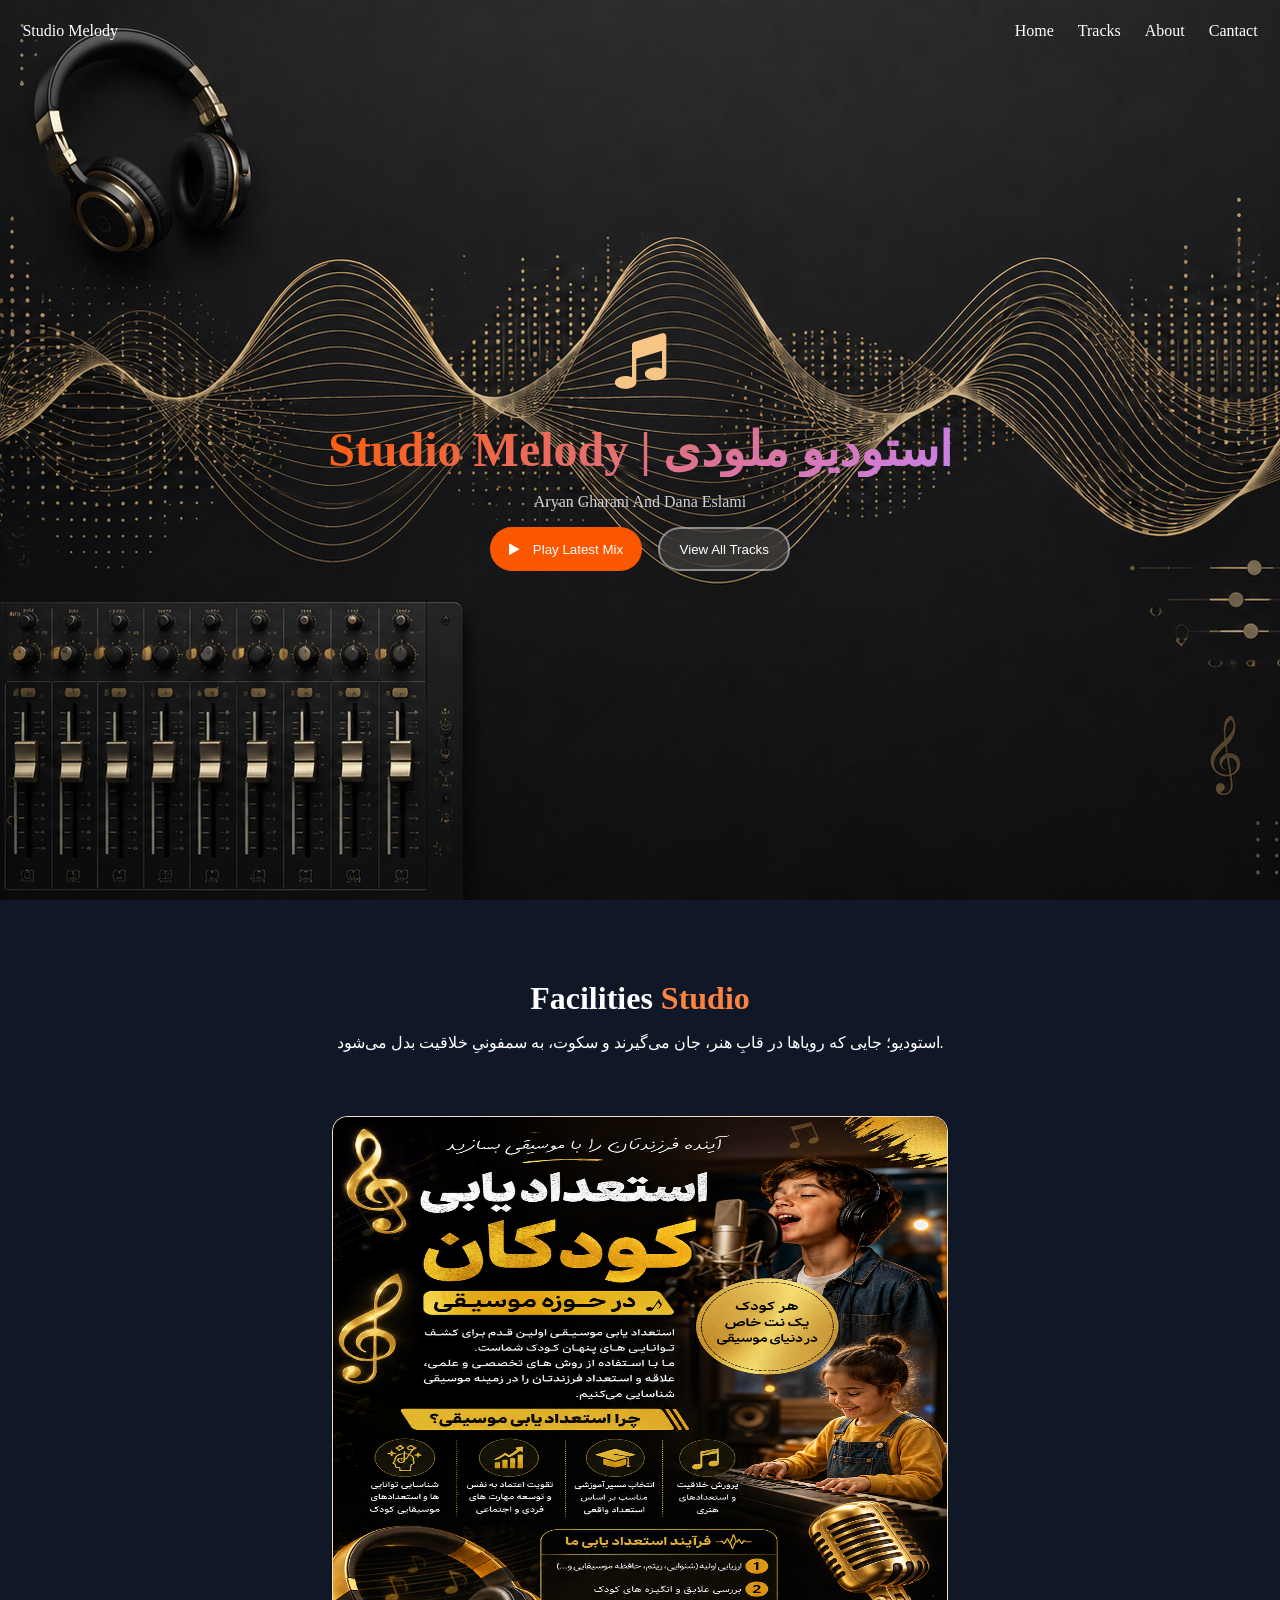
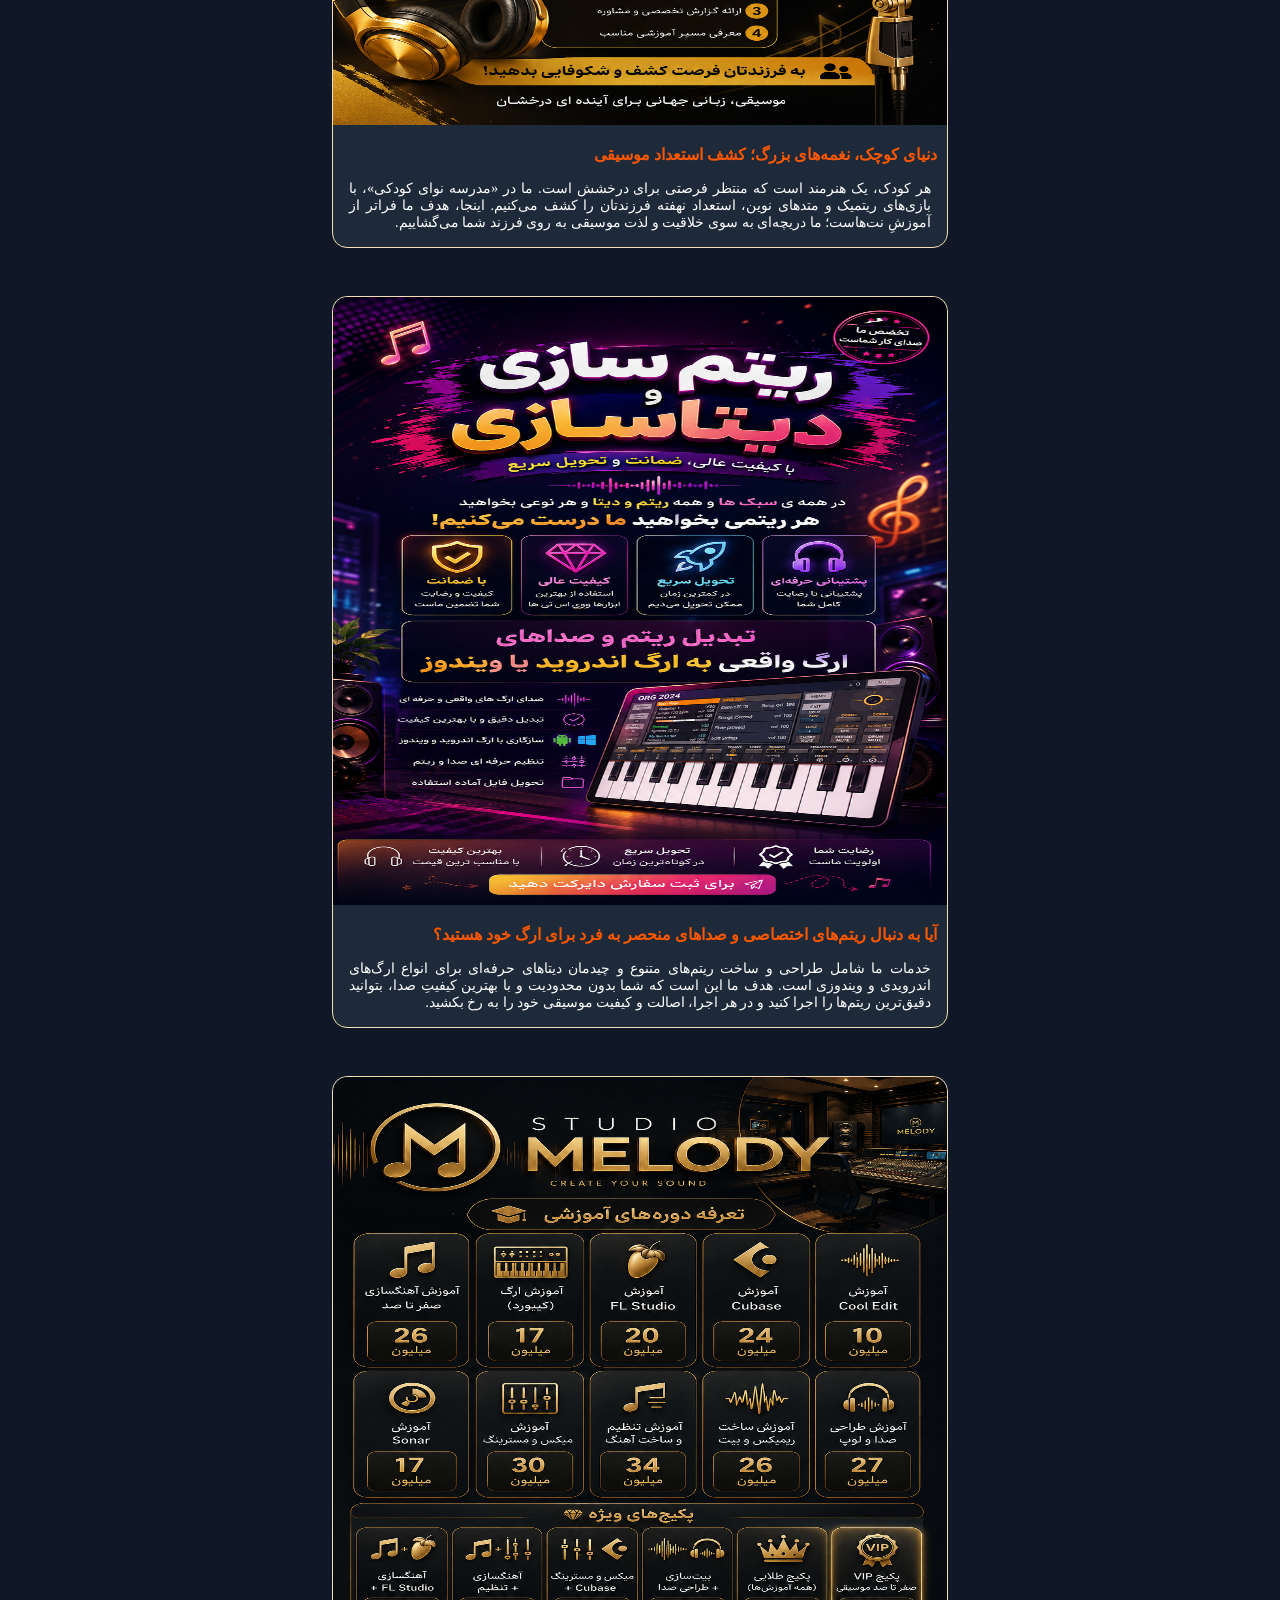
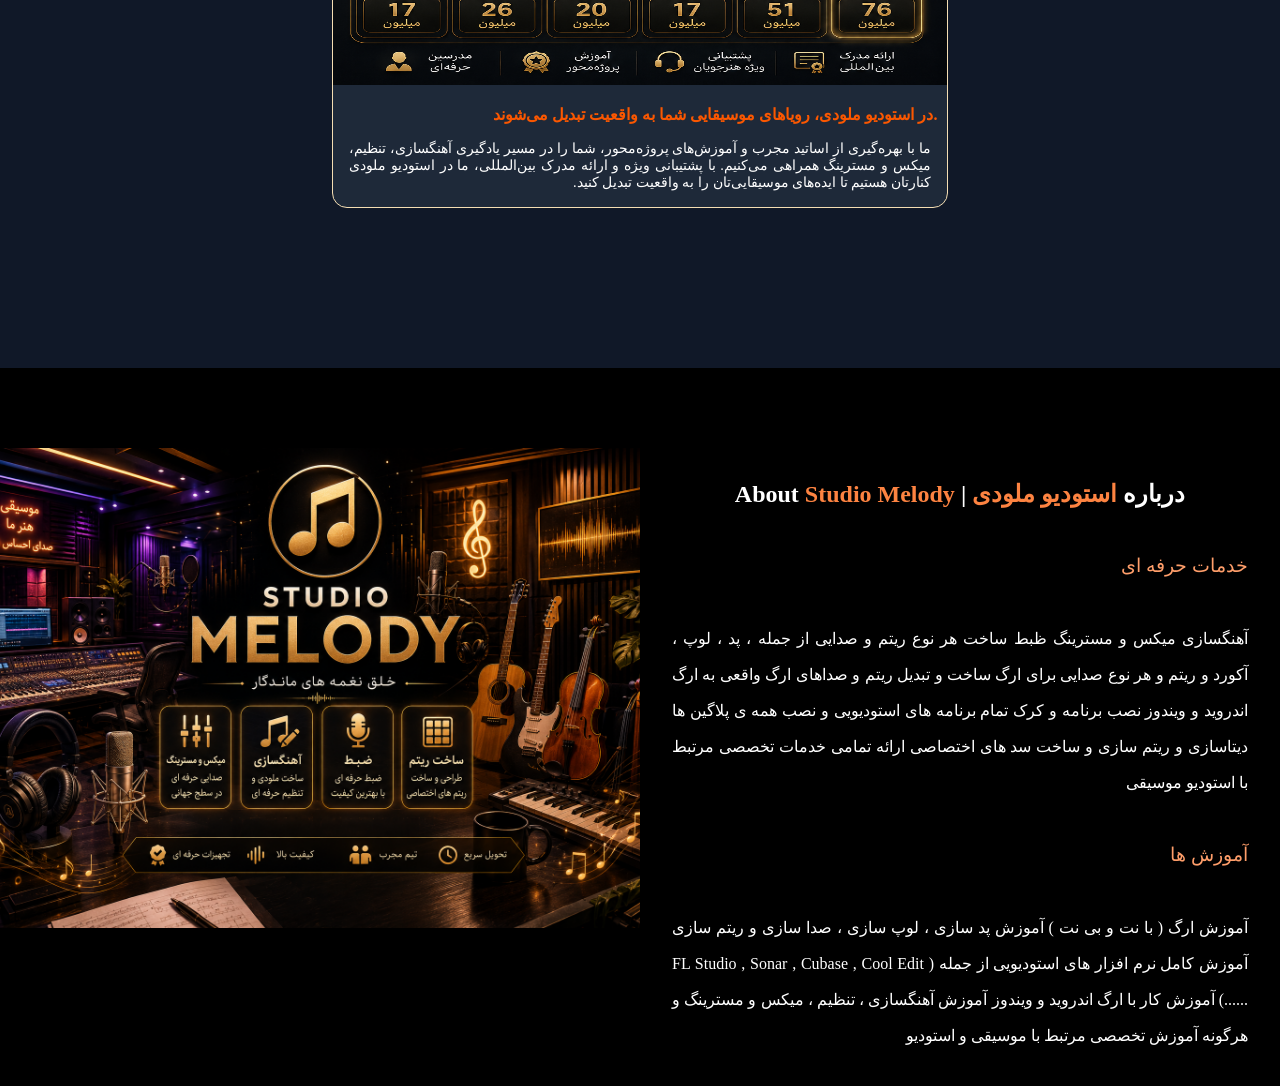
==== index.html @ a8874c2e "update data" ====
<!DOCTYPE html>
<html lang="en">
  <head>
    <meta charset="UTF-8" />
    <meta http-equiv="X-UA-Compatible" content="IE=edge" />
    <meta name="viewport" content="width=device-width, initial-scale=1.0" />
    <title>Studio Melody | استودیو ملودی</title>
    <link rel="stylesheet" href="styles-v2.css" />
    <link
      rel="stylesheet"
      href="https://cdnjs.cloudflare.com/ajax/libs/font-awesome/4.7.0/css/font-awesome.min.css"
    />
  </head>
  <body>
    <!-- Start Header -->
    <header class="header">
      <section class="right-section-header">
        <p class="studio-name">Studio Melody</p>
      </section>

      <section class="left-section-header">
        <ul class="nav-container">
          <li class="nav-list">Home</li>
          <li class="nav-list">Tracks</li>
          <li class="nav-list">About</li>
          <li class="nav-list">Cantact</li>
        </ul>
      </section>
    </header>

    <div class="first-div">
      <i class="title-icon fa fa-music"></i>
      <h1 class="title">Studio Melody | استودیو ملودی</h1>
      <p class="disc">Aryan Gharani And Dana Eslami</p>
      <div class="container-btn">
        <button class="play-last-btn">
          <i class="play-icon fa fa-play"></i> Play Latest Mix
        </button>
        <button class="view-track-btn">View All Tracks</button>
      </div>
    </div>

    <div class="sec-div">
      <h2>Facilities <span>Studio</span></h2>
      <p class="under-fa">
        استودیو؛ جایی که رویاها در قابِ هنر، جان می‌گیرند و سکوت، به سمفونیِ خلاقیت بدل می‌شود.
      </p>
      <div class="container-music-veiw">
        <section class="section-music">
          <img
            src="./images/image (3).png"
            alt="Music baner"
            class="baner-music"
          />

          <div class="under-baner">
            <h3 class="title-disc">دنیای کوچک، نغمه‌های بزرگ؛ کشف استعداد موسیقی</h3>

            <p class="par-disc">
              هر کودک، یک هنرمند است که منتظر فرصتی برای درخشش است. ما در «مدرسه نوای کودکی»، با بازی‌های ریتمیک و متدهای نوین، استعداد نهفته فرزندتان را کشف می‌کنیم. اینجا، هدف ما فراتر از آموزشِ نت‌هاست؛ ما دریچه‌ای به سوی خلاقیت و لذت موسیقی به روی فرزند شما می‌گشاییم.
            </p>
          </div>

        </section>

        <section class="section-music">
          <img
            src="./images/image (1).png"
            alt="Music baner"
            class="baner-music"
          />

          <div class="under-baner">
            <h3 class="title-disc">آیا به دنبال ریتم‌های اختصاصی و صداهای منحصر‌ به‌ فرد برای ارگ خود هستید؟</h3>

            <p class="par-disc">
              خدمات ما شامل طراحی و ساخت ریتم‌های متنوع و چیدمان دیتاهای حرفه‌ای برای انواع ارگ‌های اندرویدی و ویندوزی است. هدف ما این است که شما بدون محدودیت و با بهترین کیفیتِ صدا، بتوانید دقیق‌ترین ریتم‌ها را اجرا کنید و در هر اجرا، اصالت و کیفیت موسیقی خود را به رخ بکشید.
            </p>
          </div>

        </section>

        <section class="section-music">
          <img
            src="./images/image (2).png"
            alt="Music baner"
            class="baner-music"
          />

          <div class="under-baner">
            <h3 class="title-disc">در استودیو ملودی، رویاهای موسیقایی شما به واقعیت تبدیل می‌شوند.</h3>

            <p class="par-disc">ما با بهره‌گیری از اساتید مجرب و آموزش‌های پروژه‌محور، شما را در مسیر یادگیری آهنگسازی، تنظیم، میکس و مسترینگ همراهی می‌کنیم. با پشتیبانی ویژه و ارائه مدرک بین‌المللی، ما در استودیو ملودی کنارتان هستیم تا ایده‌های موسیقایی‌تان را به واقعیت تبدیل کنید.</p>
          </div>

        </section>
      </div>

    </div>

    <div class="about-div">
      <section class="s-right-about">
        <img src="./images/image (4).png" alt="baner" />
      </section>
      <section class="s-left-about">
        <h2 class="title-about">
          About <span>Studio Melody</span> | درباره <span>استودیو ملودی</span>
        </h2>
        <p class="about-par">
          <span>خدمات حرفه ای</span> <br /><br />
          آهنگسازی میکس و مسترینگ ظبط ساخت هر نوع ریتم و صدایی از جمله ، پد ،
          لوپ ، آکورد و ریتم و هر نوع صدایی برای ارگ ساخت و تبدیل ریتم و صداهای
          ارگ واقعی به ارگ اندروید و ویندوز نصب برنامه و کرک تمام برنامه های
          استودیویی و نصب همه ی پلاگین ها دیتاسازی و ریتم سازی و ساخت سد های
          اختصاصی ارائه تمامی خدمات تخصصی مرتبط با استودیو موسیقی
          <br /><br />
          <span>آموزش ها</span>
          <br /><br />
          آموزش ارگ ( با نت و بی نت ) آموزش پد سازی ، لوپ سازی ، صدا
          سازی و ریتم سازی آموزش کامل نرم افزار های استودیویی از جمله ( FL
          Studio , Sonar , Cubase , Cool Edit ......) آموزش کار با ارگ اندروید و
          ویندوز آموزش آهنگسازی ، تنظیم ، میکس و مسترینگ و هرگونه آموزش تخصصی
          مرتبط با موسیقی و استودیو
        </p>
      </section>
    </div>
  </body>
</html>
---- styles-v2.css ----
* {
    padding: 0;
    margin: 0;
    box-sizing: border-box;
}

body {
    font-family: vazir;
    background: url(./images/back.png);
}

@media (max-width: 1280px){
    .container-music-veiw {
        flex-direction: column;
        gap: 5rem;
    }

    .section-music {
        width: 55% !important;
        margin: 0 auto;
    }

    .baner-music {
        height: 38rem !important;
    }
}

@media (max-width: 700px){
    .section-music {
        width: 80% !important;
    }

    .first-div {
        background-size: cover !important;
        width: 100% !important;
    }
}

@media (max-width: 890px) {
    .section-music {
        display: block !important;
    }
    
    .baner-music {
        width: 100% !important;
    }

    .about-div {
        flex-direction: column;
        height: auto !important;
        text-align: center;
    }
    
    .s-right-about, .s-left-about {
        width: 100% !important;
    }

    
}

@media (max-width: 540px){
    html {
        font-size: 12px;
    }

    .title {
        font-size: 2rem !important;
    }

    .play-last-btn {
        padding: 0.5rem 0.8rem !important;
    }
}

@media (max-width: 490px) {
    
    .header {
        flex-direction: column;
        padding: 0 !important;
        box-shadow: 15px 0 15px rgba(0, 0, 0, 0.8);
    }

    .left-section-header {
        background-color: #1E2939;
        border-top: 5px solid rgb(15, 15, 173);
        width: 100%;
        text-align: center !important;
        padding: 1rem;
    }

    .right-section-header {
        padding-block: 1rem;
        backdrop-filter: blur(8px);
        width: 100%;
        text-align: center;
    }

    .studio-name {
        font-size: 1.2rem;
    }
    
    .nav-container {
        width: 20.5rem;
        margin: 0 auto;
        gap: 3rem !important;
    }

    .section-music {
        width: 90% !important;
    }

    .baner-music {
        height: 28rem !important;
    }
}

@media (max-width: 400px) {

    html {
        font-size: 10px;
    }

    .baner-music {
        height: 20rem !important;
    }
}



.header {
    display: flex;
    justify-content: space-between;
    align-items: center;
    position: fixed;
    width: 100%;
    background-color: transparent;
    padding: 1.4rem;
    z-index: 99;
}

.nav-container {
    display: flex;
    gap: 1.5rem;
}

.nav-list {
    list-style-type: none;
    color: white;
    cursor: pointer;
    transition: all 0.3s;
}

.nav-list:hover {
    color: #FB5700;
}

.studio-name {
    color: white;
}

.first-div {
    height: 100dvh;
    display: flex;
    justify-content: center;
    align-items: center;
    flex-direction: column;
    gap: 1rem;
    background-size: cover;
}

.title-icon, .disc, .title {
    text-align: center;
}

@keyframes changeColor {
    100% {
        color: rgb(103, 221, 217);
    }
}

.title-icon {
    color: #f7c584;
    font-size: 60px !important;
    margin-bottom: 1rem;
    animation: changeColor 1s infinite alternate;
}

.title {
    background-image: linear-gradient(140deg,#ff5d05,#C981ED);
    -webkit-background-clip: text;
    background-clip: text;
    color: transparent;
    margin-inline: 20px;
    font-size: 3rem;
}

.disc {
    color: #D1D3D9;
}

.container-btn {
    display: flex;
    justify-content: center;
    gap: 1rem;
}

.play-last-btn {
    background-color: #FB5700;
    color: white;
    border: none;
    border-radius: 30px;
    padding: 0.8rem 1.2rem;
    transition: all 0.3s;
}

.play-last-btn:hover {
    scale: 1.05;
    background-color: #d24a00;
}

.play-icon {
    margin-right: 10px;
}

.view-track-btn {
    border-radius: 30px;
    padding: 0.8rem 1.2rem;
    background-color: rgba(255, 255, 255, 0.1);
    backdrop-filter: blur(10px);
    border: 2px solid rgba(255, 255, 255, 0.436);
    color: white;
    transition: all 0.4s;
}

.view-track-btn:hover {
    border-color: #FB5700;
    color: #FB5700;
}

.sec-div {
    background-color: #101828;
    padding: 5rem;
}


.sec-div h2 {
    color: white;
    text-align: center;
    font-size: 2rem;
}

.sec-div h2 span {
    color: #fd8341;
}

.under-fa {
    color: white;
    text-align: center;
    margin-top: 1rem;
}

.container-music-veiw {
    display: flex;
    gap: 3rem;
    margin: 4rem auto 0;
    margin-bottom: 5rem;
}

.section-music {
    border-radius: 15px;
    background-color: #1E2939;
    transition: all 0.3s;
    width: 100%;
    border: 1px solid wheat;
}

.section-music div {
    margin-bottom: 0.5rem;
}

.title-disc {
    color: #FB5700;
    text-align: right;
    margin: 1rem 0.6rem;
    font-size: 1rem;
}

.par-disc {
    text-align: justify;
    color: white;
    font-size: 0.9rem;
    margin: 1rem;
    direction: rtl;
}

.baner-music {
    width: 100%;
    height: 35rem;
    border-radius: 15px 15px 0 0;
}

.about-div {
    background-color: black;
    display: flex;
}

.title-about {
    color: white;
    padding-top: 5rem;
    text-align: center;
}

.title-about span {
    color: #fd8341;
}

.s-right-about, .s-left-about {
    width: 50%;
}

.s-right-about img {
    width: 100%;
    object-fit: cover;
    margin-top: 5rem;
    height: 30rem;
}

.s-left-about {
    padding: 2rem
}

.about-par {
    color: white;
    line-height: 36px;
    margin-top: 2.5rem;
    direction: rtl;
    text-align: justify;
}

.about-par span {
    font-size: 1.2rem;
    color: #ff9e6a;
}

.hid-name {
    display: none;
}
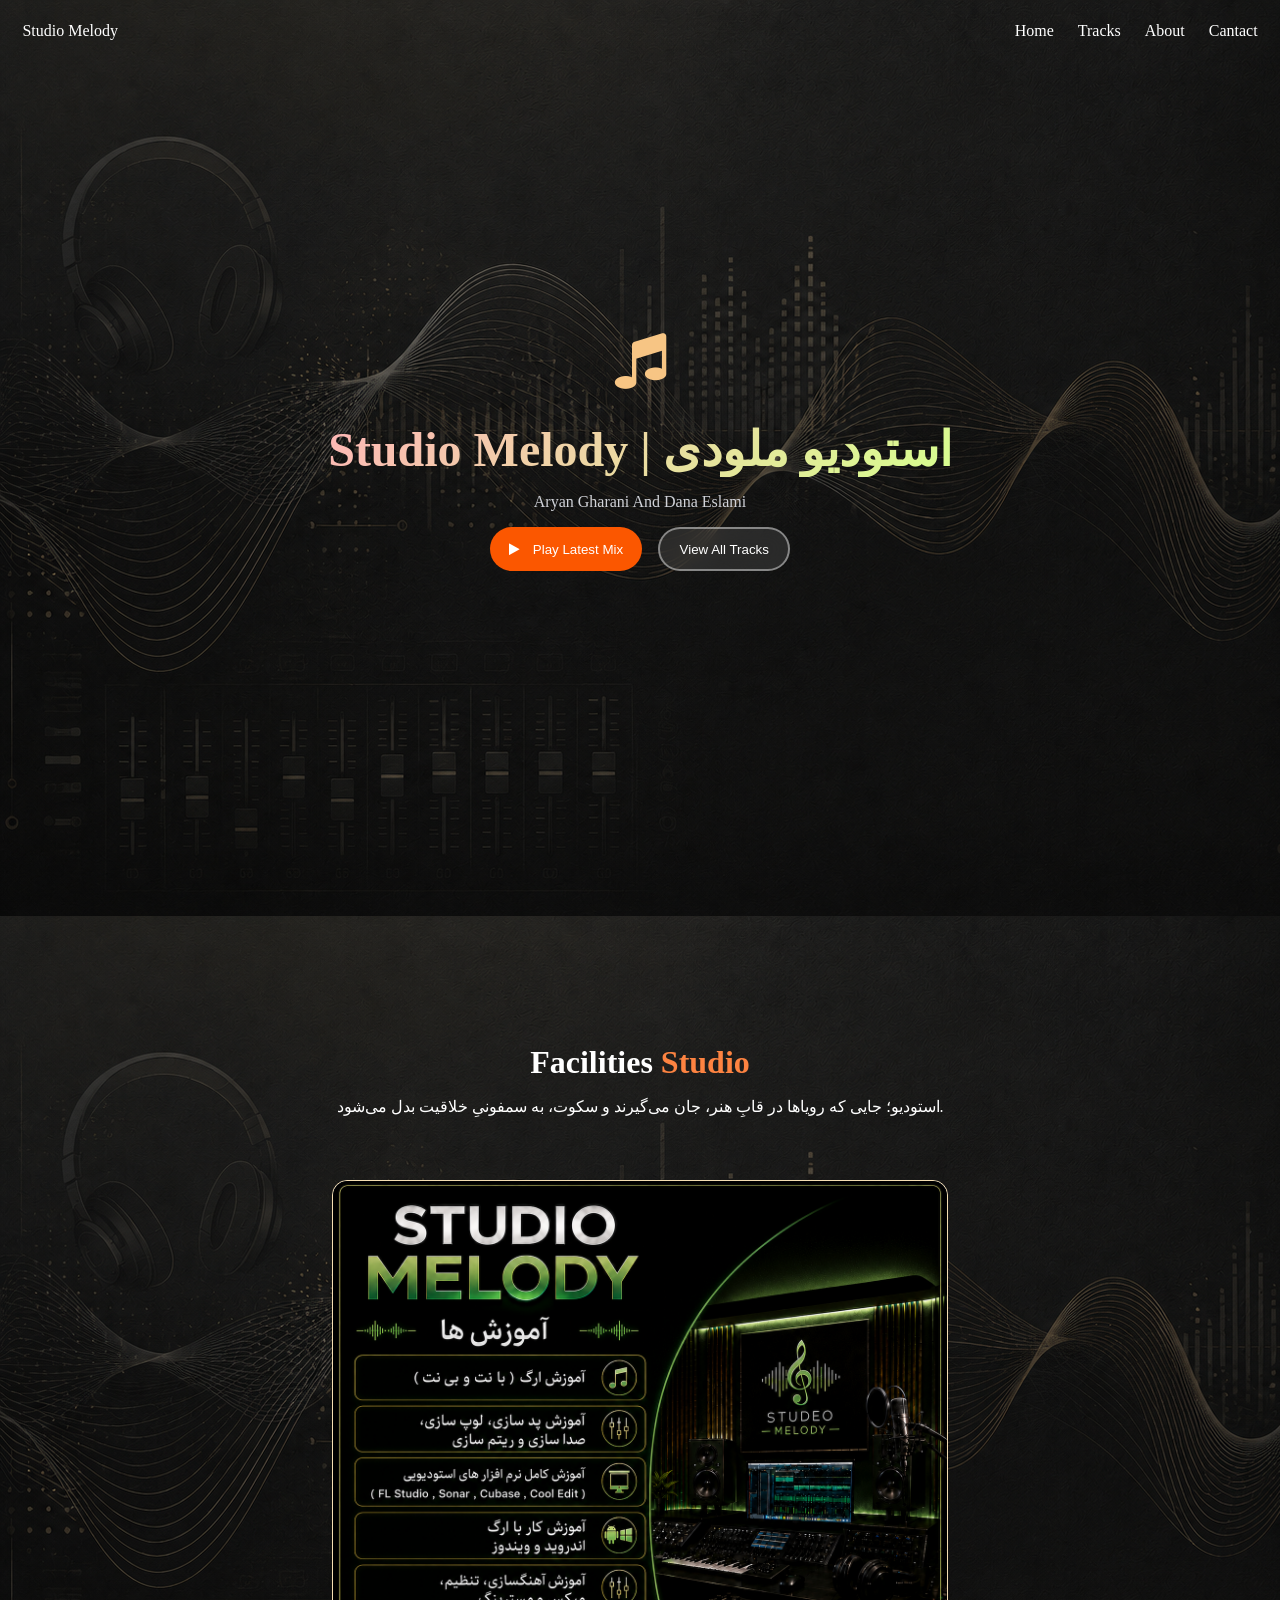
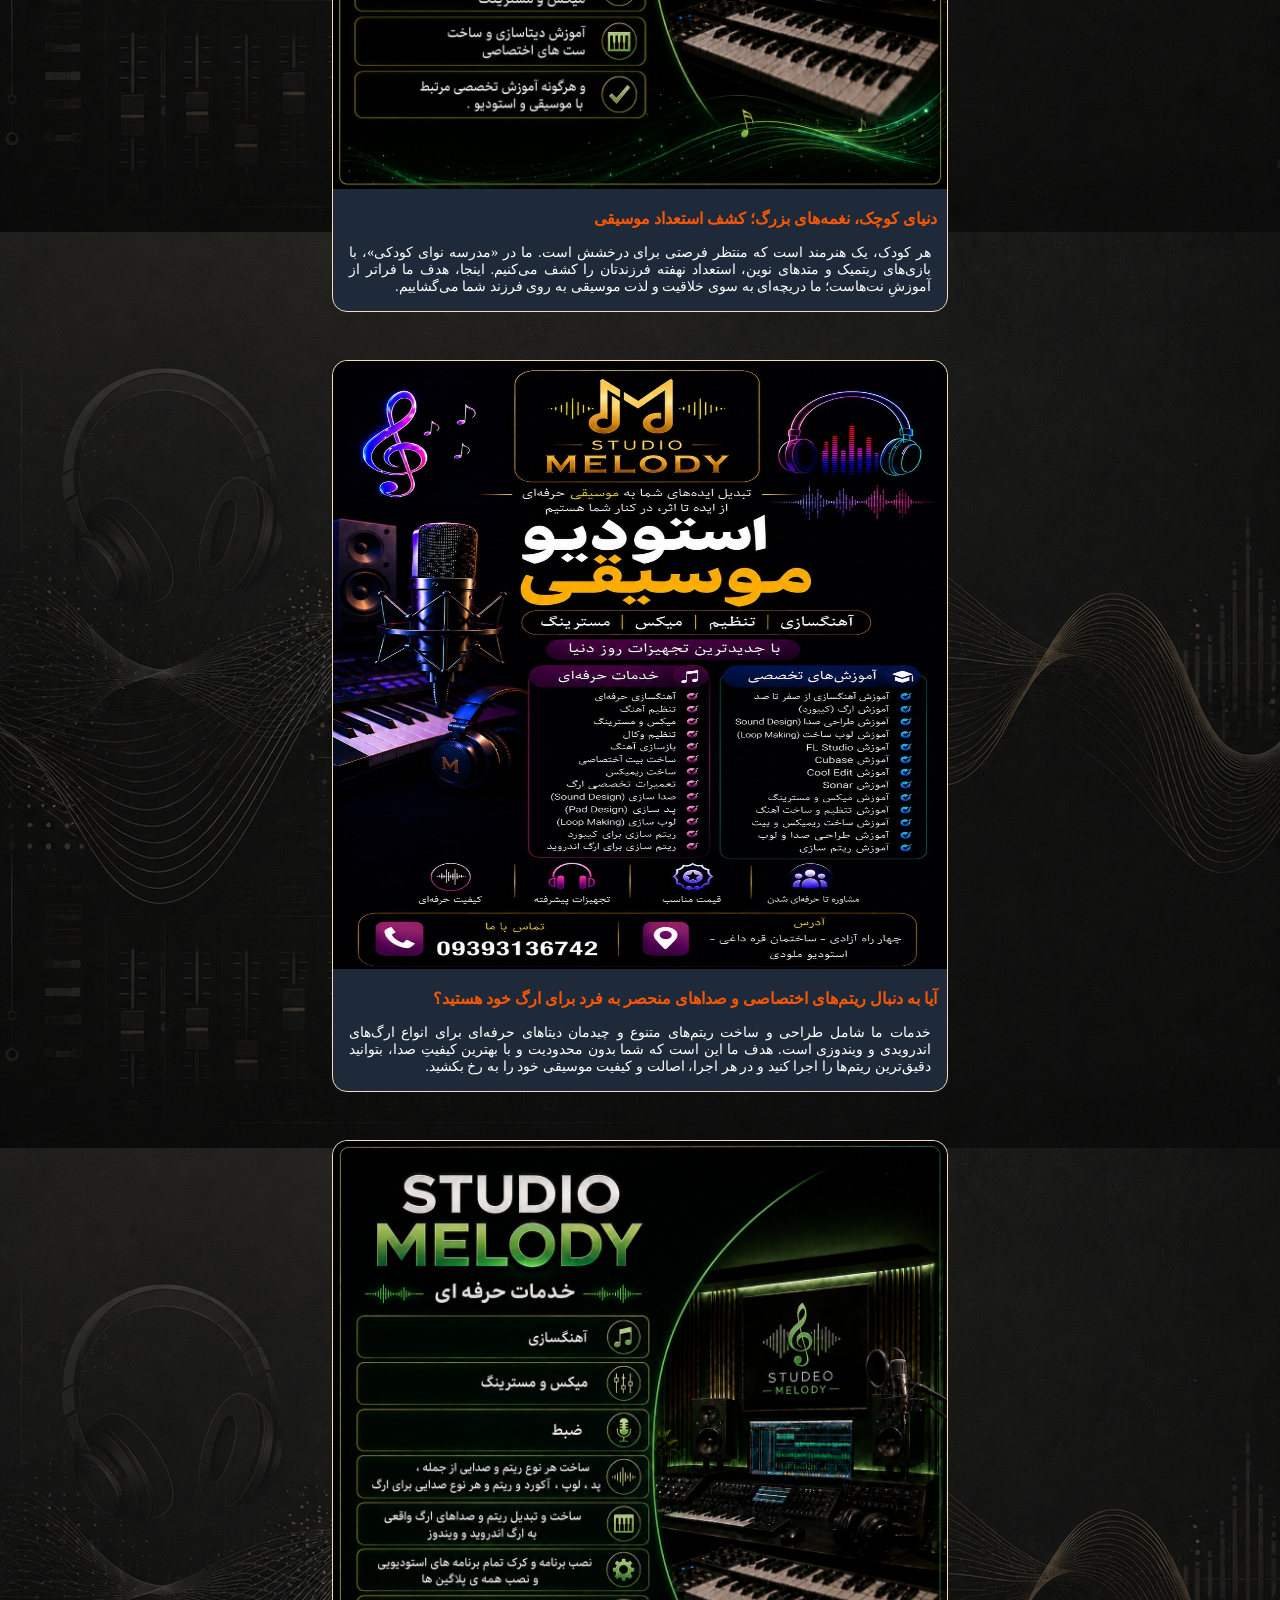
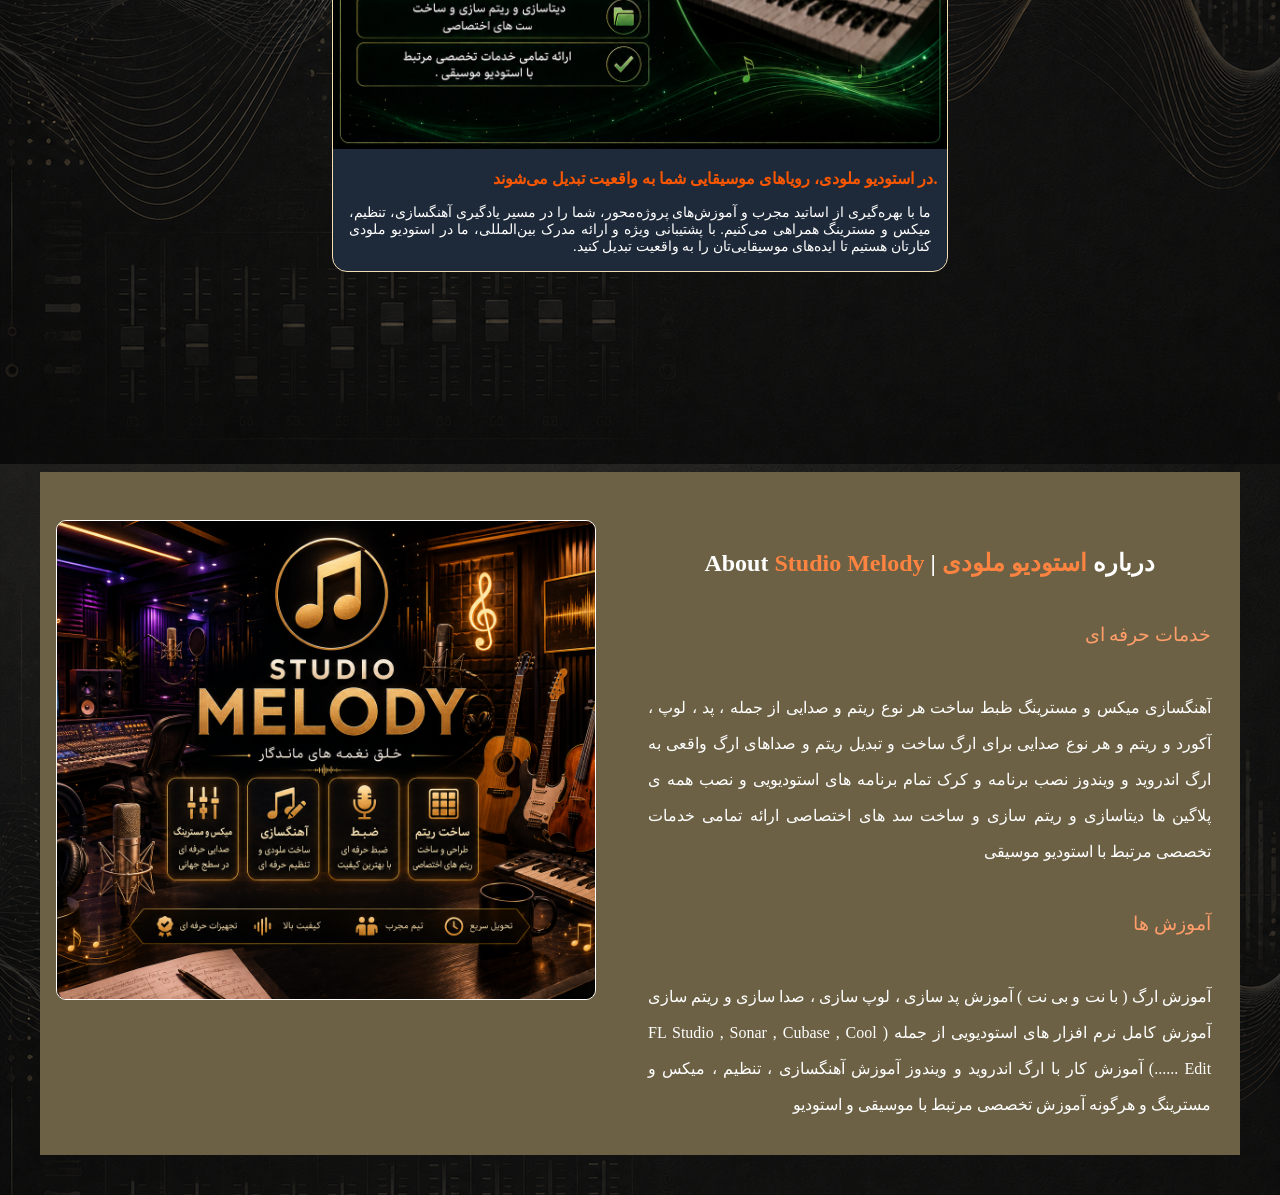
==== commit 7063d100: "change back , debug and update" ====
--- a/index.html
+++ b/index.html
@@ -48,7 +48,7 @@
       <div class="container-music-veiw">
         <section class="section-music">
           <img
-            src="./images/image (3).png"
+            src="./images/image (5).png"
             alt="Music baner"
             class="baner-music"
           />
@@ -65,7 +65,7 @@
 
         <section class="section-music">
           <img
-            src="./images/image (1).png"
+            src="./images/image (1).jpg"
             alt="Music baner"
             class="baner-music"
           />
@@ -82,7 +82,7 @@
 
         <section class="section-music">
           <img
-            src="./images/image (2).png"
+            src="./images/image (6).png"
             alt="Music baner"
             class="baner-music"
           />
@@ -100,7 +100,7 @@
 
     <div class="about-div">
       <section class="s-right-about">
-        <img src="./images/image (4).png" alt="baner" />
+        <img src="./images/image (9).png" alt="baner" />
       </section>
       <section class="s-left-about">
         <h2 class="title-about">
--- a/styles-v2.css
+++ b/styles-v2.css
@@ -6,7 +6,7 @@
 
 body {
     font-family: vazir;
-    background: url(./images/back.png);
+    background: url(./images/back-3.png);
 }
 
 @media (max-width: 1280px){
@@ -121,7 +121,7 @@
     }
 
     .baner-music {
-        height: 20rem !important;
+        height: 30rem !important;
     }
 }
 
@@ -186,12 +186,13 @@
 }
 
 .title {
-    background-image: linear-gradient(140deg,#ff5d05,#C981ED);
+    background-image: linear-gradient(140deg,#ffb6b6,rgb(215, 255, 142));
     -webkit-background-clip: text;
     background-clip: text;
     color: transparent;
     margin-inline: 20px;
     font-size: 3rem;
+    animation: changeColor 1s infinite alternate;
 }
 
 .disc {
@@ -238,8 +239,8 @@
 }
 
 .sec-div {
-    background-color: #101828;
     padding: 5rem;
+    margin-top: 4rem;
 }
 
 
@@ -295,18 +296,19 @@
 
 .baner-music {
     width: 100%;
-    height: 35rem;
+    height: 30rem;
     border-radius: 15px 15px 0 0;
 }
 
 .about-div {
-    background-color: black;
-    display: flex;
+    background-color: rgb(108, 97, 68);
+    display: flex;
+    margin: 2.5rem;
 }
 
 .title-about {
     color: white;
-    padding-top: 5rem;
+    padding-top: 3rem;
     text-align: center;
 }
 
@@ -319,14 +321,16 @@
 }
 
 .s-right-about img {
-    width: 100%;
+    width: 90%;
     object-fit: cover;
-    margin-top: 5rem;
+    margin: 3rem 1rem 0.5rem;
     height: 30rem;
+    border: 1px solid white;
+    border-radius: 10px;
 }
 
 .s-left-about {
-    padding: 2rem
+    padding: 1.8rem 1.8rem 2rem 0.5rem;
 }
 
 .about-par {
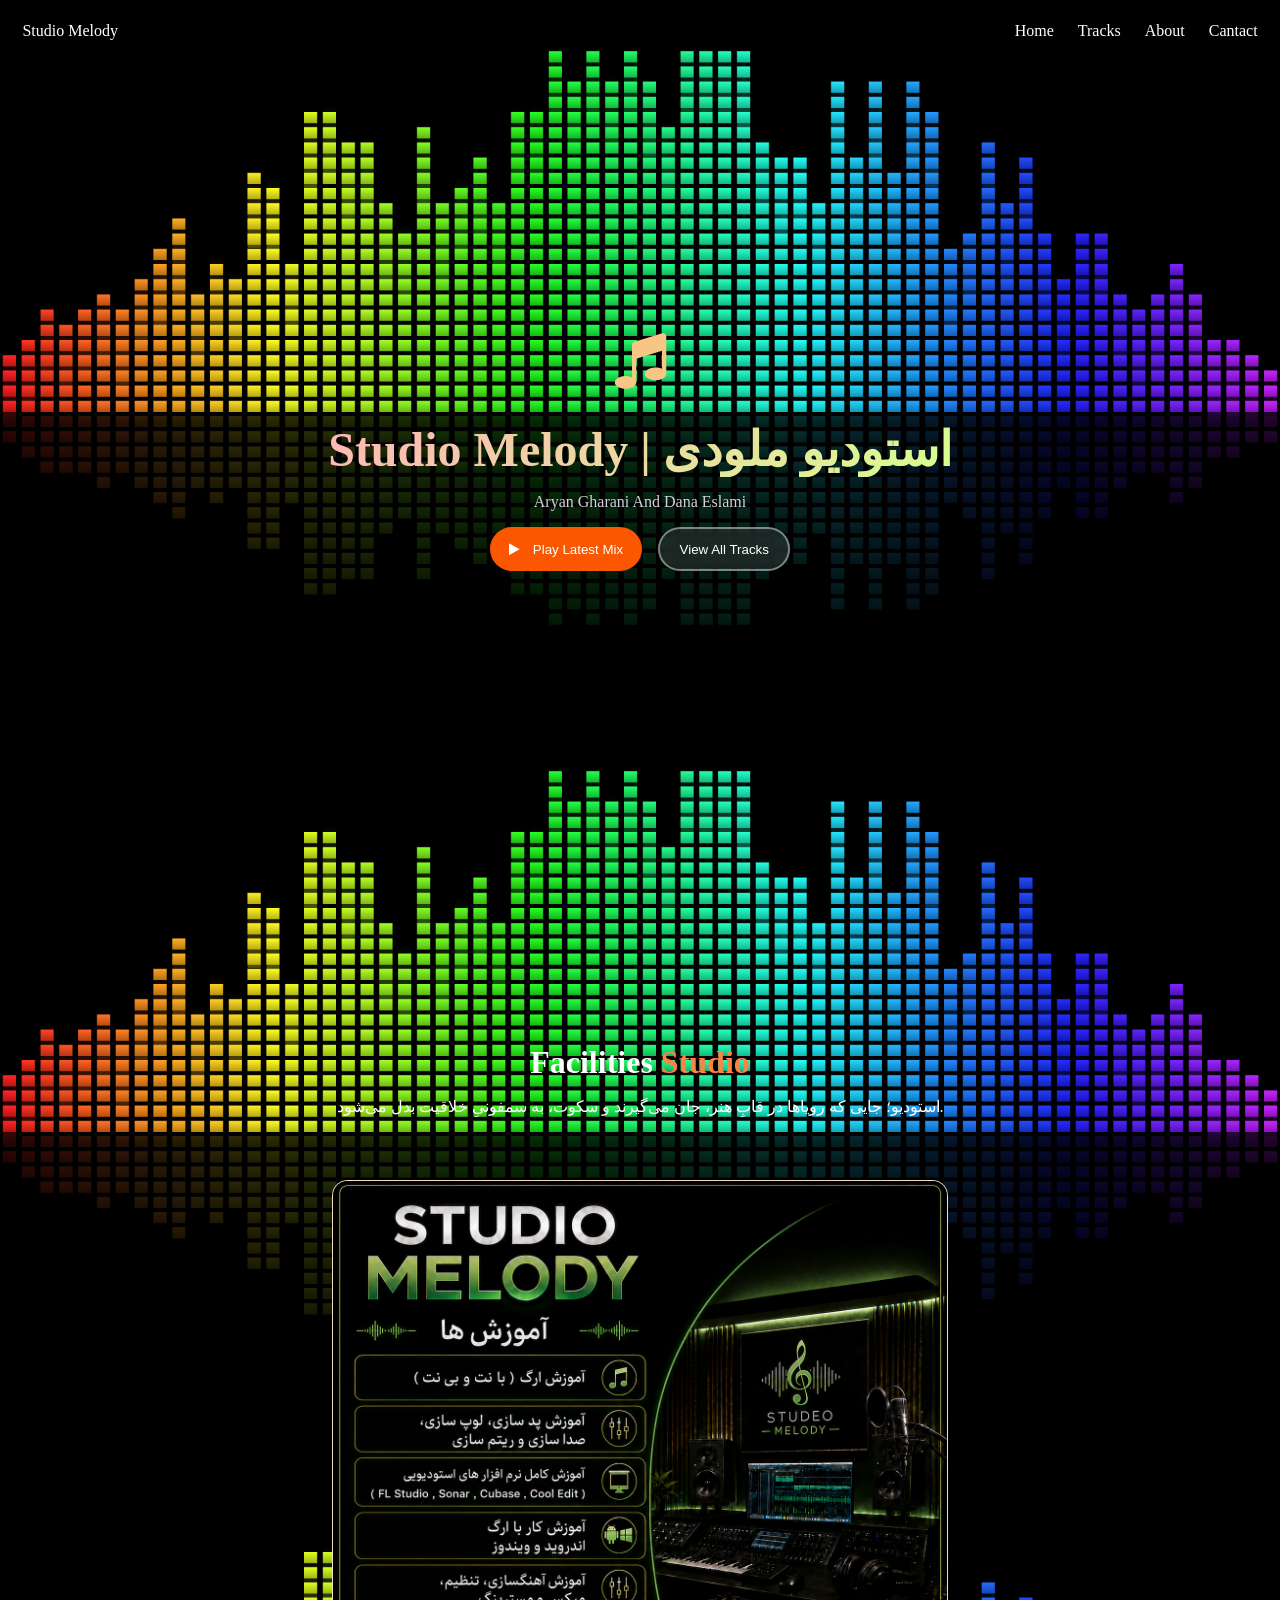
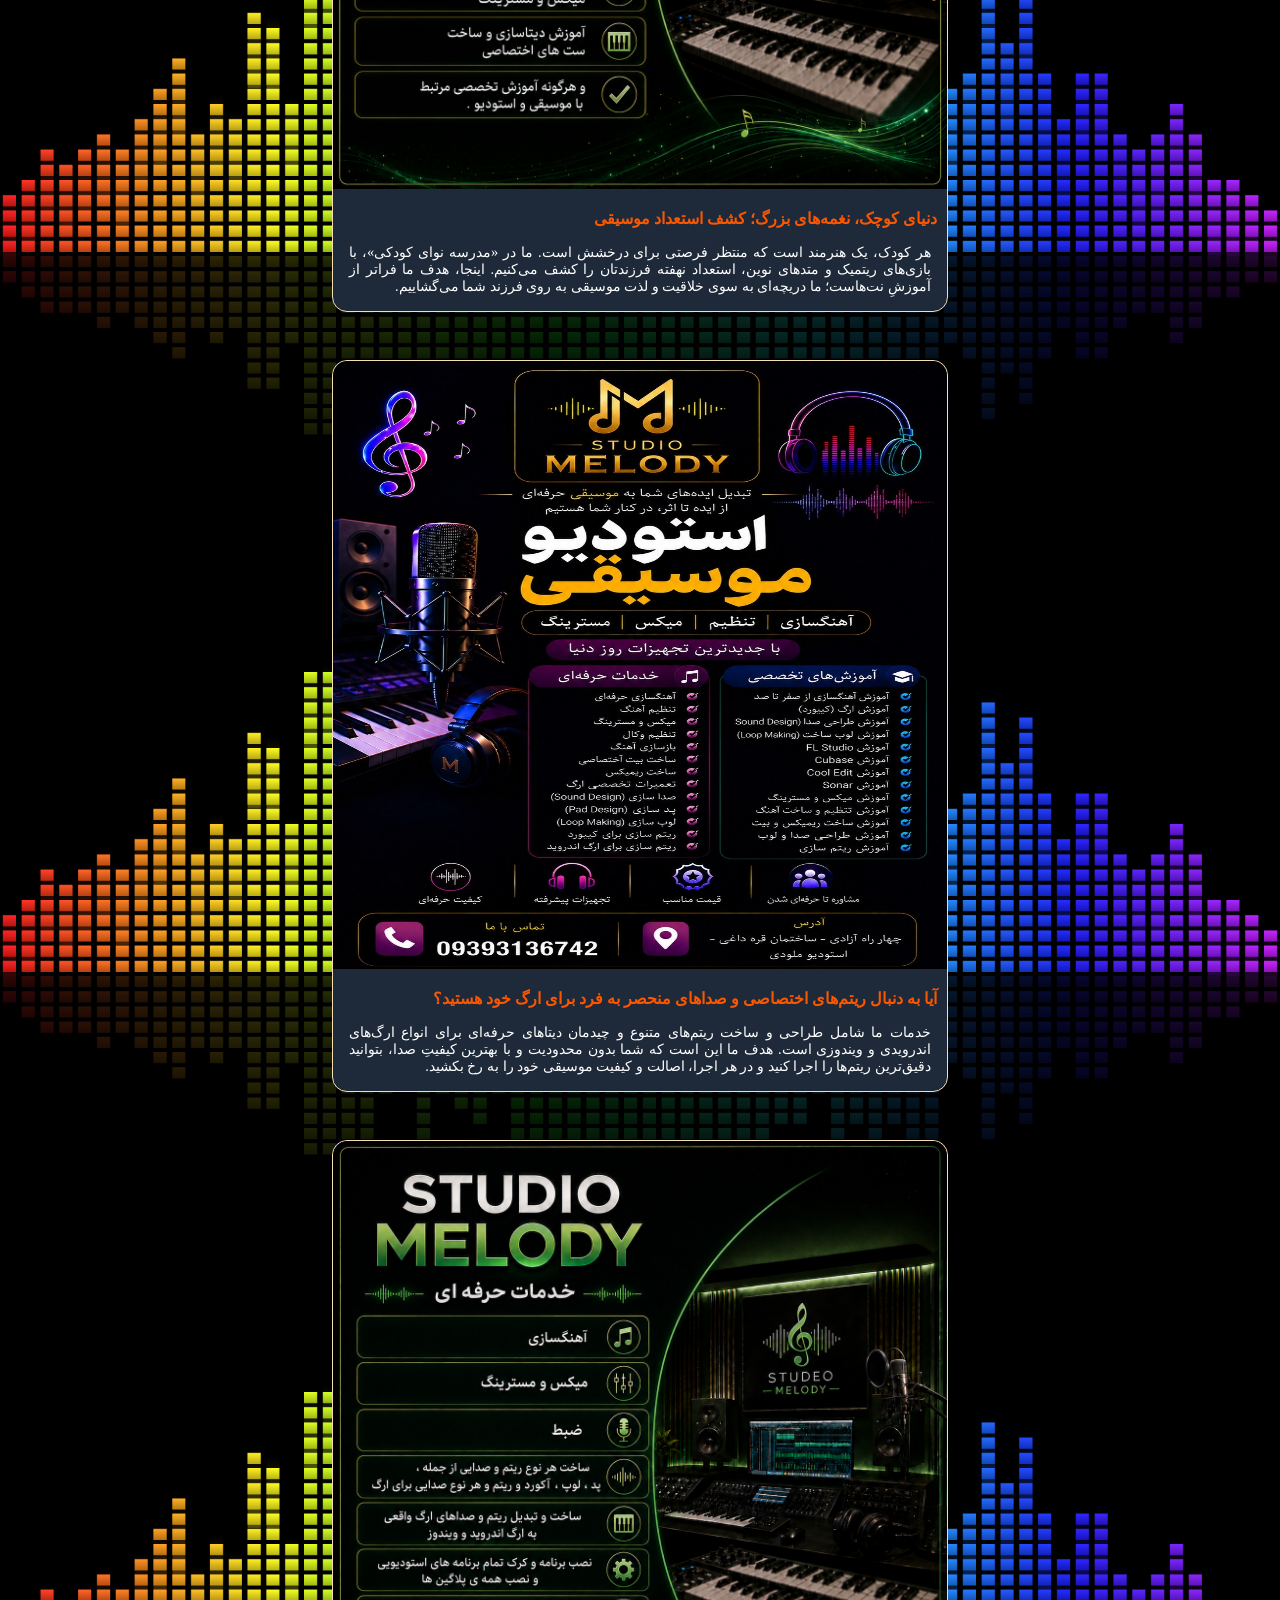
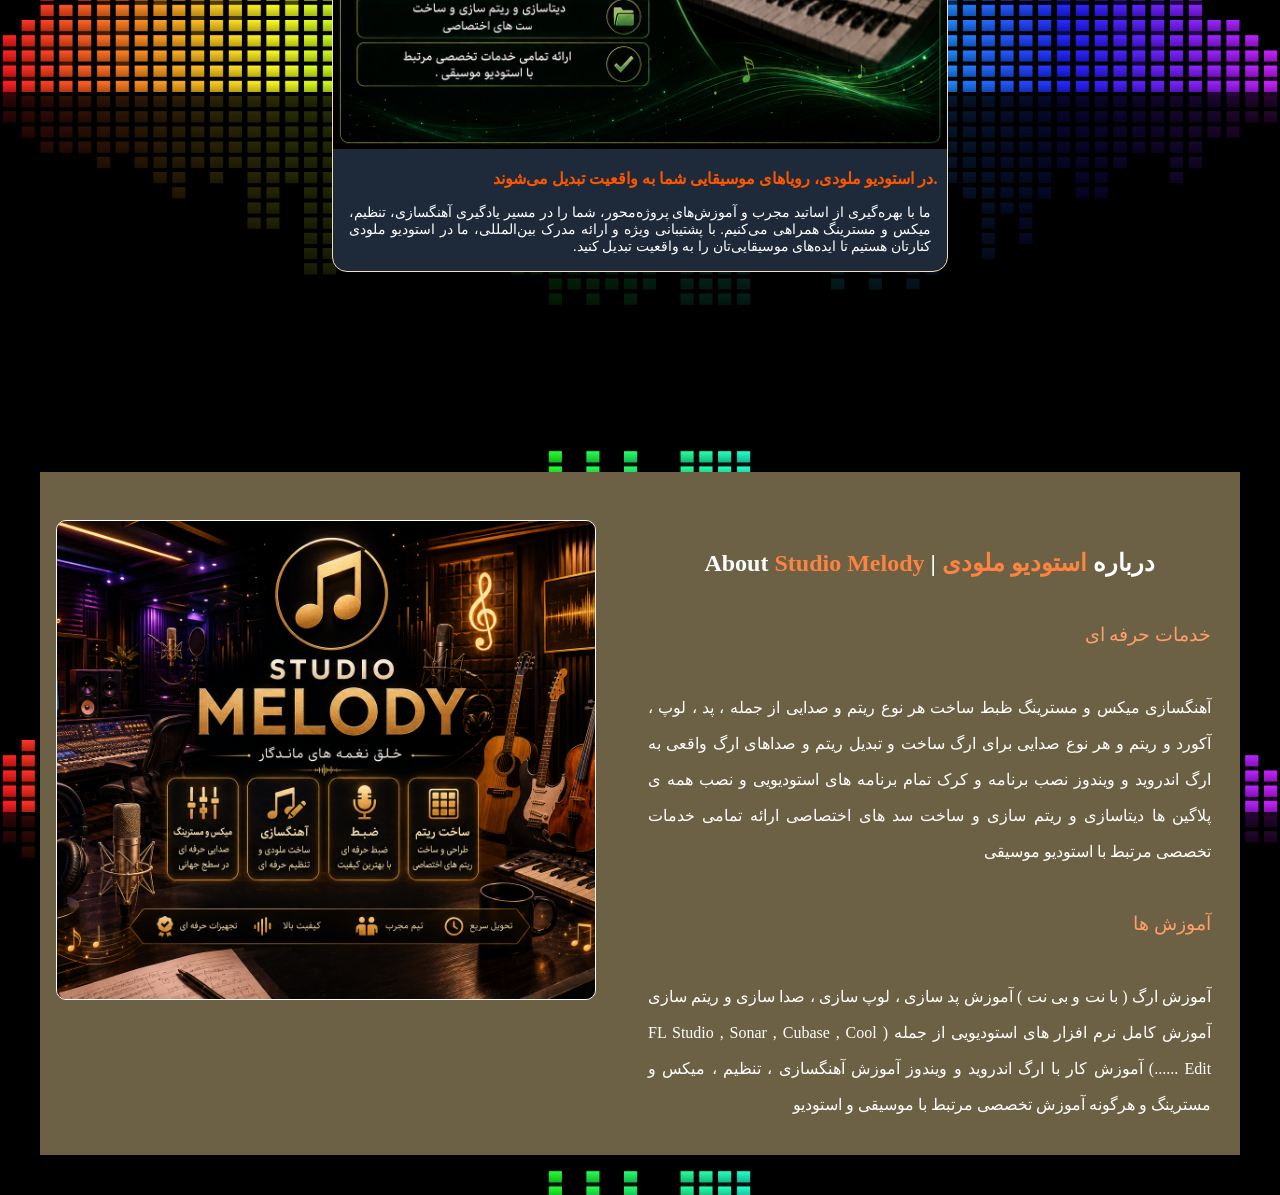
==== commit ce55e28b: "change back v2" ====
--- a/index.html
+++ b/index.html
@@ -6,6 +6,7 @@
     <meta name="viewport" content="width=device-width, initial-scale=1.0" />
     <title>Studio Melody | استودیو ملودی</title>
     <link rel="stylesheet" href="styles-v2.css" />
+    <link rel="shortcut icon" href="./images/logo.png" type="image/x-icon">
     <link
       rel="stylesheet"
       href="https://cdnjs.cloudflare.com/ajax/libs/font-awesome/4.7.0/css/font-awesome.min.css"
--- a/styles-v2.css
+++ b/styles-v2.css
@@ -6,7 +6,8 @@
 
 body {
     font-family: vazir;
-    background: url(./images/back-3.png);
+    background: url(./images/back.png);
+    background-size: contain;
 }
 
 @media (max-width: 1280px){
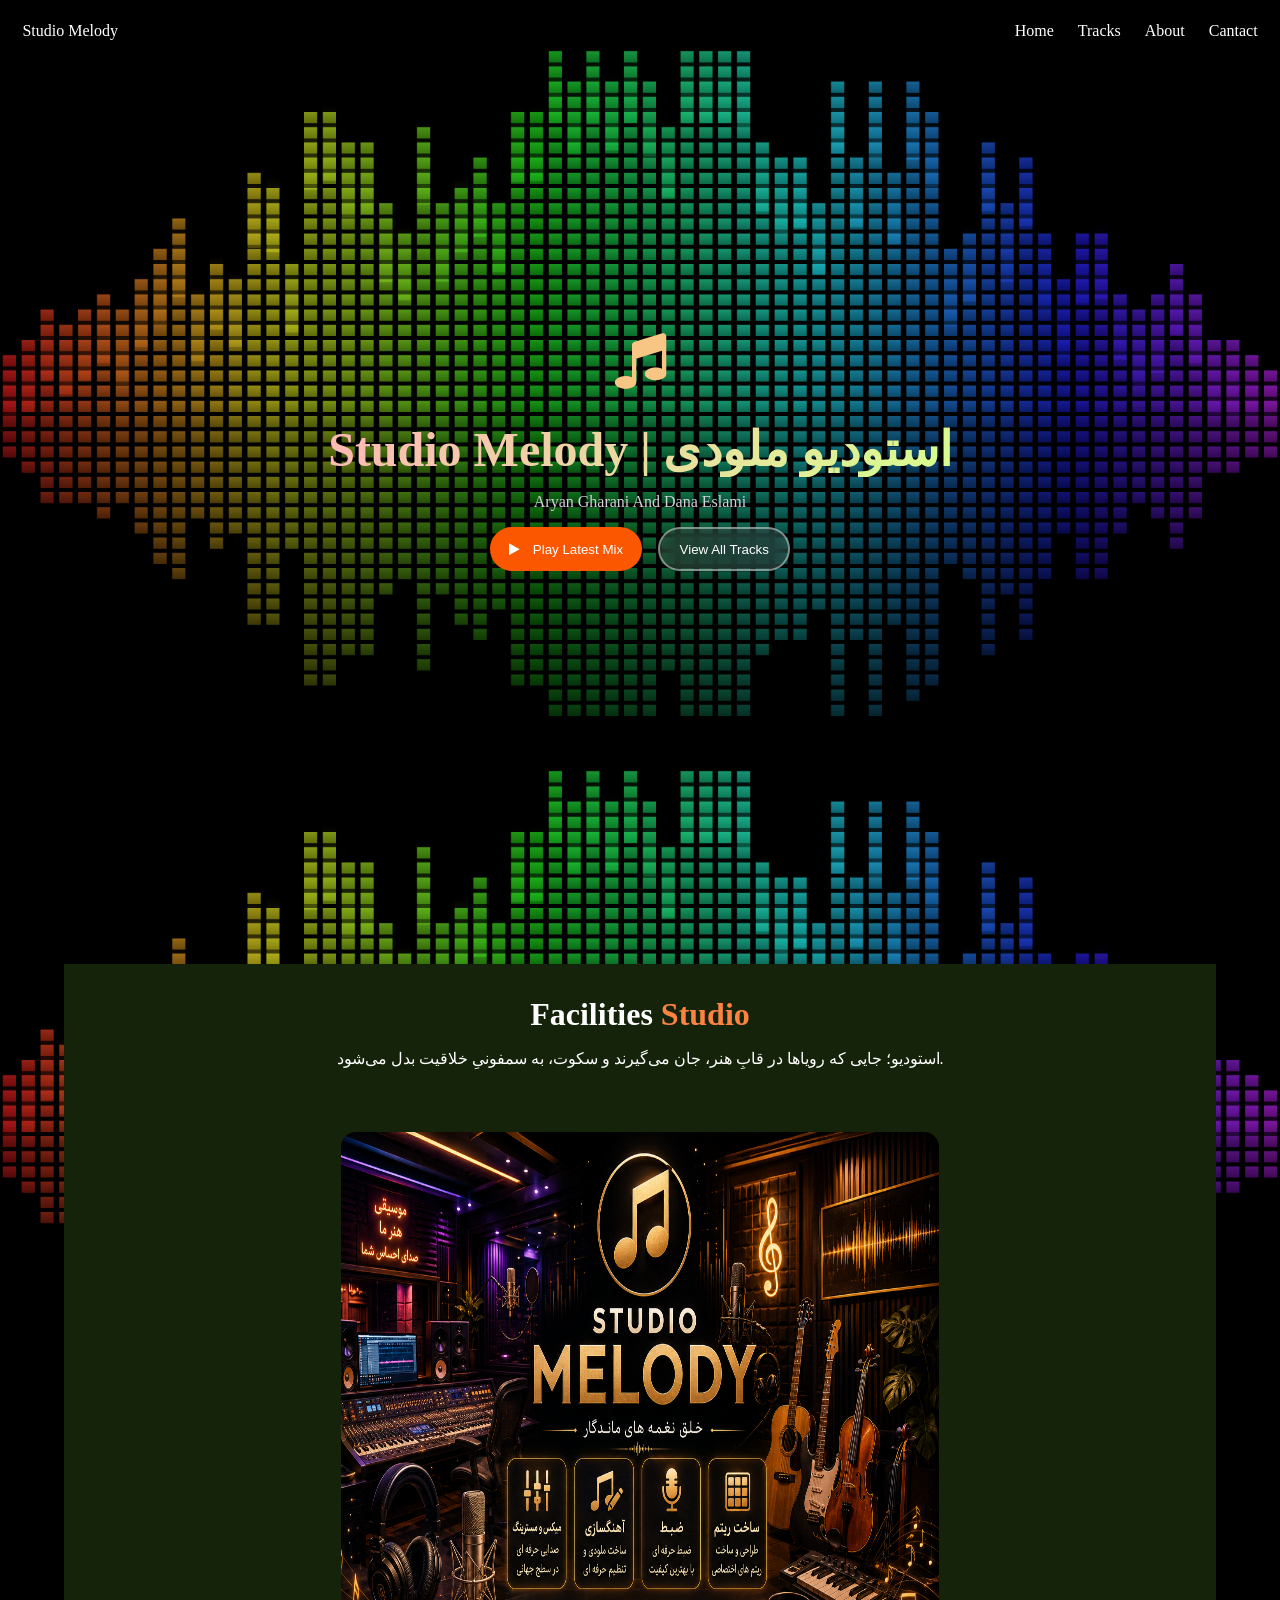
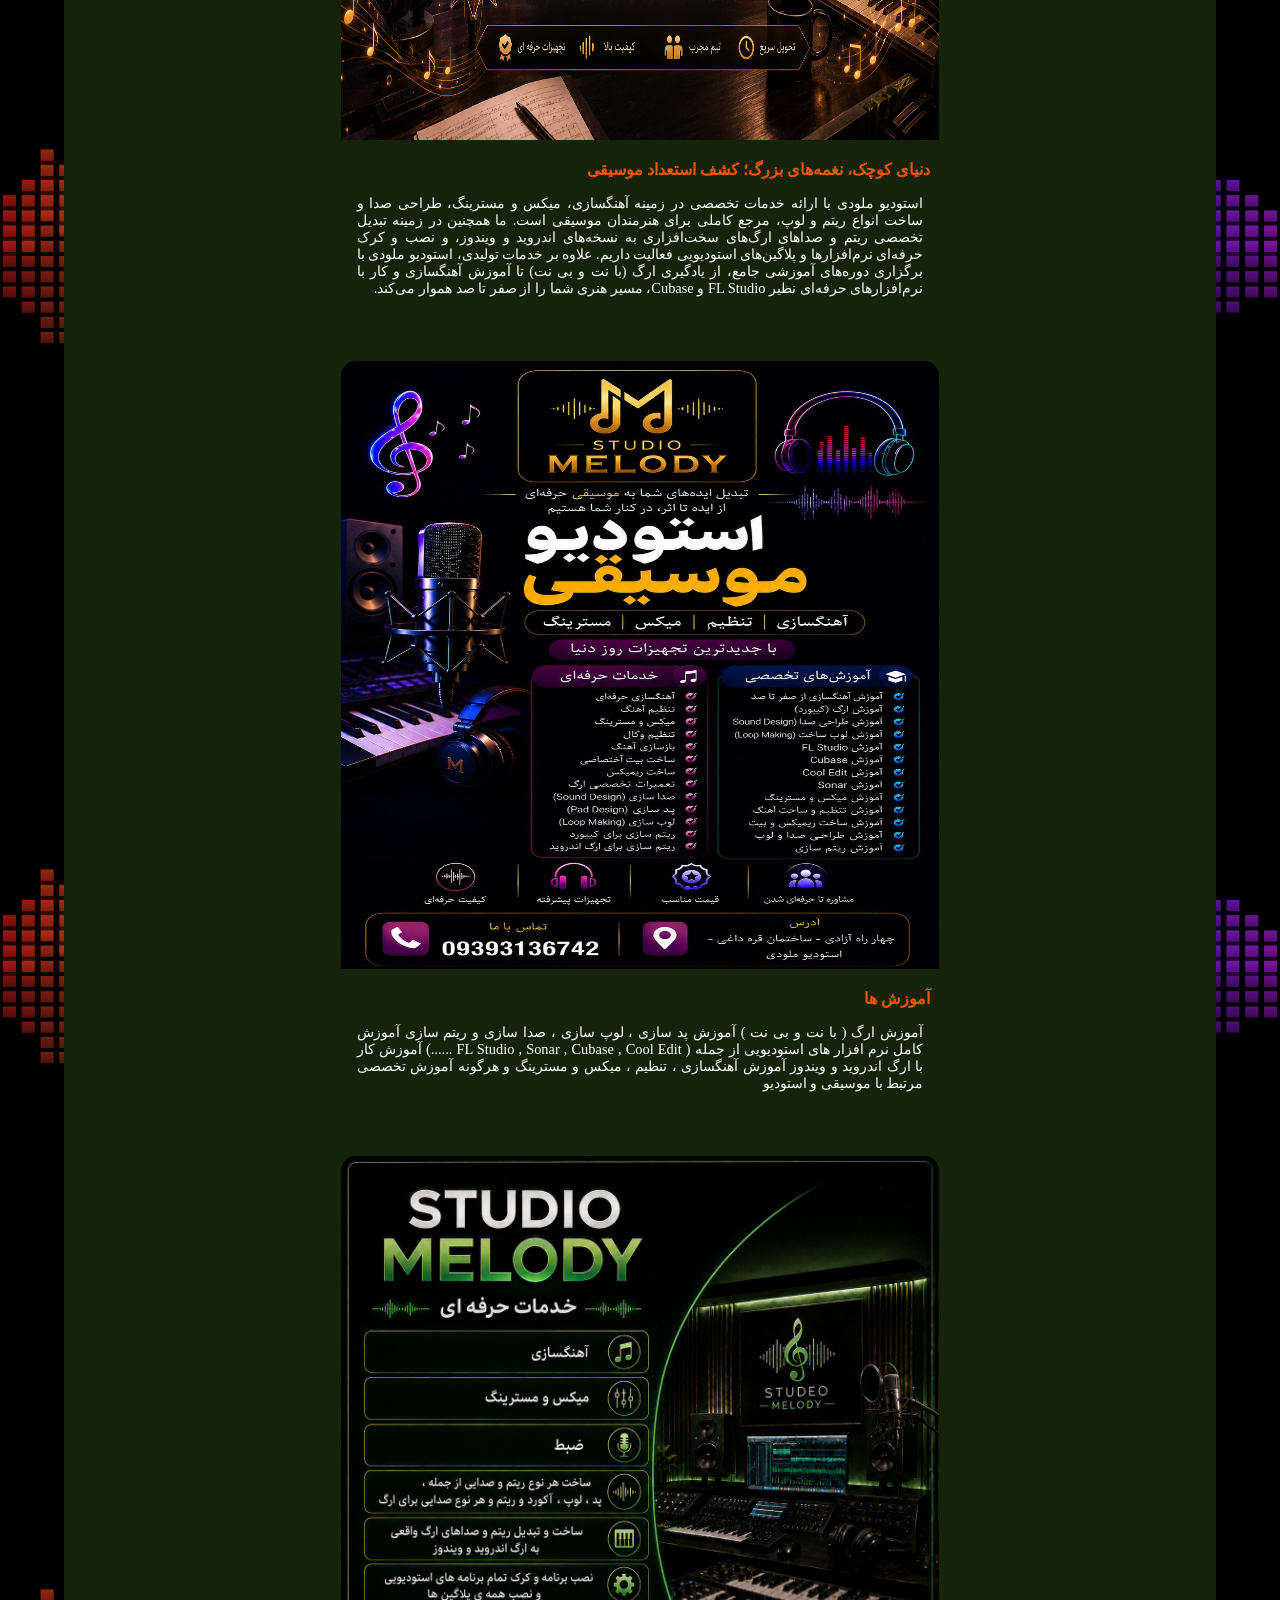
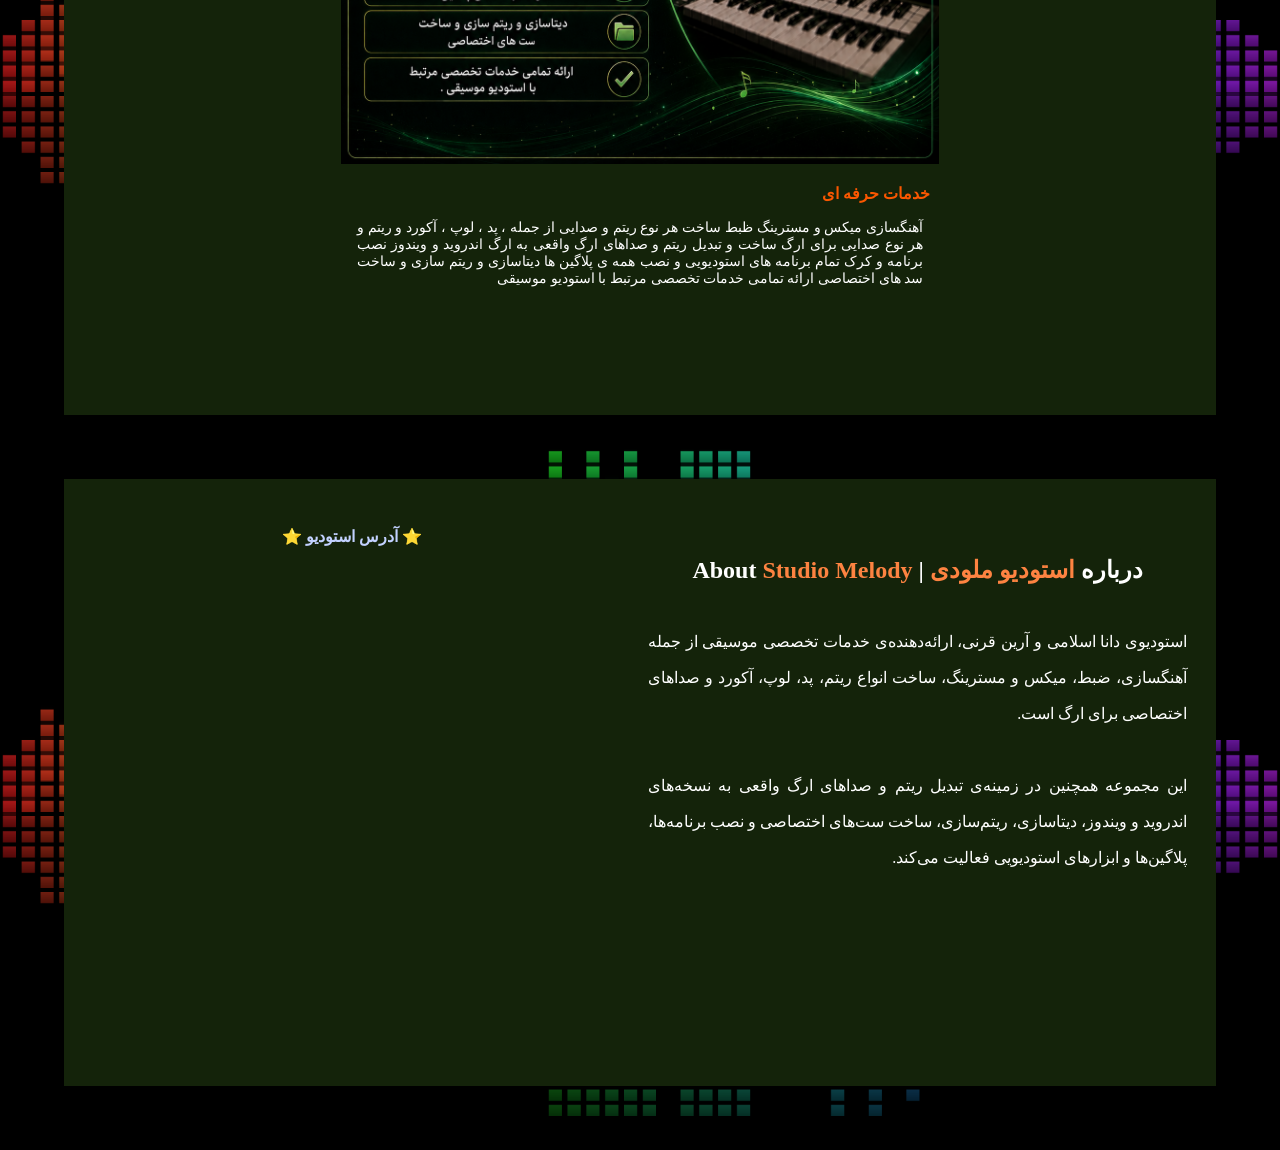
==== commit 17d9da9f: "change design" ====
--- a/index.html
+++ b/index.html
@@ -46,23 +46,24 @@
       <p class="under-fa">
         استودیو؛ جایی که رویاها در قابِ هنر، جان می‌گیرند و سکوت، به سمفونیِ خلاقیت بدل می‌شود.
       </p>
+      <section class="section-music">
+        <img
+          src="./images/image (9).png"
+          alt="Music baner"
+          class="baner-music"
+          
+        />
+
+        <div class="under-baner">
+          <h3 class="title-disc">دنیای کوچک، نغمه‌های بزرگ؛ کشف استعداد موسیقی</h3>
+
+          <p class="par-disc">
+            استودیو ملودی با ارائه خدمات تخصصی در زمینه آهنگسازی، میکس و مسترینگ، طراحی صدا و ساخت انواع ریتم و لوپ، مرجع کاملی برای هنرمندان موسیقی است. ما همچنین در زمینه تبدیل تخصصی ریتم و صداهای ارگ‌های سخت‌افزاری به نسخه‌های اندروید و ویندوز، و نصب و کرک حرفه‌ای نرم‌افزارها و پلاگین‌های استودیویی فعالیت داریم. علاوه بر خدمات تولیدی، استودیو ملودی با برگزاری دوره‌های آموزشی جامع، از یادگیری ارگ (با نت و بی نت) تا آموزش آهنگسازی و کار با نرم‌افزارهای حرفه‌ای نظیر FL Studio و Cubase، مسیر هنری شما را از صفر تا صد هموار می‌کند.
+          </p>
+        </div>
+
+      </section>
       <div class="container-music-veiw">
-        <section class="section-music">
-          <img
-            src="./images/image (5).png"
-            alt="Music baner"
-            class="baner-music"
-          />
-
-          <div class="under-baner">
-            <h3 class="title-disc">دنیای کوچک، نغمه‌های بزرگ؛ کشف استعداد موسیقی</h3>
-
-            <p class="par-disc">
-              هر کودک، یک هنرمند است که منتظر فرصتی برای درخشش است. ما در «مدرسه نوای کودکی»، با بازی‌های ریتمیک و متدهای نوین، استعداد نهفته فرزندتان را کشف می‌کنیم. اینجا، هدف ما فراتر از آموزشِ نت‌هاست؛ ما دریچه‌ای به سوی خلاقیت و لذت موسیقی به روی فرزند شما می‌گشاییم.
-            </p>
-          </div>
-
-        </section>
 
         <section class="section-music">
           <img
@@ -72,10 +73,10 @@
           />
 
           <div class="under-baner">
-            <h3 class="title-disc">آیا به دنبال ریتم‌های اختصاصی و صداهای منحصر‌ به‌ فرد برای ارگ خود هستید؟</h3>
+            <h3 class="title-disc">آموزش ها </h3>
 
             <p class="par-disc">
-              خدمات ما شامل طراحی و ساخت ریتم‌های متنوع و چیدمان دیتاهای حرفه‌ای برای انواع ارگ‌های اندرویدی و ویندوزی است. هدف ما این است که شما بدون محدودیت و با بهترین کیفیتِ صدا، بتوانید دقیق‌ترین ریتم‌ها را اجرا کنید و در هر اجرا، اصالت و کیفیت موسیقی خود را به رخ بکشید.
+              آموزش ارگ ( با نت و بی نت ) آموزش پد سازی ، لوپ سازی ، صدا سازی و ریتم سازی آموزش کامل نرم افزار های استودیویی از جمله ( FL Studio , Sonar , Cubase , Cool Edit ......) آموزش کار با ارگ اندروید و ویندوز آموزش آهنگسازی ، تنظیم ، میکس و مسترینگ و هرگونه آموزش تخصصی مرتبط با موسیقی و استودیو
             </p>
           </div>
 
@@ -89,9 +90,11 @@
           />
 
           <div class="under-baner">
-            <h3 class="title-disc">در استودیو ملودی، رویاهای موسیقایی شما به واقعیت تبدیل می‌شوند.</h3>
+            <h3 class="title-disc">خدمات حرفه ای</h3>
 
-            <p class="par-disc">ما با بهره‌گیری از اساتید مجرب و آموزش‌های پروژه‌محور، شما را در مسیر یادگیری آهنگسازی، تنظیم، میکس و مسترینگ همراهی می‌کنیم. با پشتیبانی ویژه و ارائه مدرک بین‌المللی، ما در استودیو ملودی کنارتان هستیم تا ایده‌های موسیقایی‌تان را به واقعیت تبدیل کنید.</p>
+            <p class="par-disc">
+
+              آهنگسازی میکس و مسترینگ ظبط ساخت هر نوع ریتم و صدایی از جمله ، پد ، لوپ ، آکورد و ریتم و هر نوع صدایی برای ارگ ساخت و تبدیل ریتم و صداهای ارگ واقعی به ارگ اندروید و ویندوز نصب برنامه و کرک تمام برنامه های استودیویی و نصب همه ی پلاگین ها دیتاسازی و ریتم سازی و ساخت سد های اختصاصی ارائه تمامی خدمات تخصصی مرتبط با استودیو موسیقی</p>
           </div>
 
         </section>
@@ -101,27 +104,20 @@
 
     <div class="about-div">
       <section class="s-right-about">
-        <img src="./images/image (9).png" alt="baner" />
+        <h4 class="studio-map">⭐ آدرس استودیو ⭐</h4>
+        <iframe src="https://www.google.com/maps/embed?pb=!1m18!1m12!1m3!1d494.58562892188263!2d45.72188992701363!3d36.759949399485535!2m3!1f0!2f0!3f0!3m2!1i1024!2i768!4f13.1!3m3!1m2!1s0x4004839bd6565e65%3A0x2b729dcf383d12a1!2z2LPYp9iu2KrZhdin2YYg2YLYsdmHINiv2KfYutuM!5e0!3m2!1sfa!2sfr!4v1784829972540!5m2!1sfa!2sfr" width="600" height="450" style="border:0;" allowfullscreen="" loading="lazy" referrerpolicy="strict-origin-when-cross-origin"></iframe>
       </section>
       <section class="s-left-about">
         <h2 class="title-about">
           About <span>Studio Melody</span> | درباره <span>استودیو ملودی</span>
         </h2>
         <p class="about-par">
-          <span>خدمات حرفه ای</span> <br /><br />
-          آهنگسازی میکس و مسترینگ ظبط ساخت هر نوع ریتم و صدایی از جمله ، پد ،
-          لوپ ، آکورد و ریتم و هر نوع صدایی برای ارگ ساخت و تبدیل ریتم و صداهای
-          ارگ واقعی به ارگ اندروید و ویندوز نصب برنامه و کرک تمام برنامه های
-          استودیویی و نصب همه ی پلاگین ها دیتاسازی و ریتم سازی و ساخت سد های
-          اختصاصی ارائه تمامی خدمات تخصصی مرتبط با استودیو موسیقی
+        
+          استودیوی دانا اسلامی و آرین قرنی، ارائه‌دهنده‌ی خدمات تخصصی موسیقی از جمله آهنگسازی، ضبط، میکس و مسترینگ، ساخت انواع ریتم، پد، لوپ، آکورد و صداهای اختصاصی برای ارگ است.
+          
           <br /><br />
-          <span>آموزش ها</span>
-          <br /><br />
-          آموزش ارگ ( با نت و بی نت ) آموزش پد سازی ، لوپ سازی ، صدا
-          سازی و ریتم سازی آموزش کامل نرم افزار های استودیویی از جمله ( FL
-          Studio , Sonar , Cubase , Cool Edit ......) آموزش کار با ارگ اندروید و
-          ویندوز آموزش آهنگسازی ، تنظیم ، میکس و مسترینگ و هرگونه آموزش تخصصی
-          مرتبط با موسیقی و استودیو
+
+          این مجموعه همچنین در زمینه‌ی تبدیل ریتم و صداهای ارگ واقعی به نسخه‌های اندروید و ویندوز، دیتاسازی، ریتم‌سازی، ساخت ست‌های اختصاصی و نصب برنامه‌ها، پلاگین‌ها و ابزارهای استودیویی فعالیت می‌کند.
         </p>
       </section>
     </div>
--- a/styles-v2.css
+++ b/styles-v2.css
@@ -6,14 +6,14 @@
 
 body {
     font-family: vazir;
-    background: url(./images/back.png);
+    background: url(./images/back-2.png);
     background-size: contain;
 }
 
 @media (max-width: 1280px){
     .container-music-veiw {
         flex-direction: column;
-        gap: 5rem;
+        gap: 4rem;
     }
 
     .section-music {
@@ -91,17 +91,17 @@
 
     .right-section-header {
         padding-block: 1rem;
-        backdrop-filter: blur(8px);
+        backdrop-filter: blur(9px);
         width: 100%;
         text-align: center;
     }
 
     .studio-name {
-        font-size: 1.2rem;
+        font-size: 2rem;
     }
     
     .nav-container {
-        width: 20.5rem;
+        width: 26.5rem;
         margin: 0 auto;
         gap: 3rem !important;
     }
@@ -112,6 +112,10 @@
 
     .baner-music {
         height: 28rem !important;
+    }
+
+    .nav-list {
+        font-size: 1.5rem;
     }
 }
 
@@ -240,8 +244,10 @@
 }
 
 .sec-div {
-    padding: 5rem;
+    padding: 2rem;
     margin-top: 4rem;
+    background-color: #14230a;
+    margin: 4rem;
 }
 
 
@@ -258,7 +264,7 @@
 .under-fa {
     color: white;
     text-align: center;
-    margin-top: 1rem;
+    margin: 1rem 0 4rem;
 }
 
 .container-music-veiw {
@@ -270,10 +276,8 @@
 
 .section-music {
     border-radius: 15px;
-    background-color: #1E2939;
     transition: all 0.3s;
     width: 100%;
-    border: 1px solid wheat;
 }
 
 .section-music div {
@@ -302,9 +306,9 @@
 }
 
 .about-div {
-    background-color: rgb(108, 97, 68);
-    display: flex;
-    margin: 2.5rem;
+    background-color: #14230a;
+    display: flex;
+    margin: 4rem;
 }
 
 .title-about {
@@ -321,7 +325,13 @@
     width: 50%;
 }
 
-.s-right-about img {
+.studio-map {
+    text-align: center;
+    margin-top: 3rem;
+    color: #c2d1ff;
+}
+
+.s-right-about iframe {
     width: 90%;
     object-fit: cover;
     margin: 3rem 1rem 0.5rem;
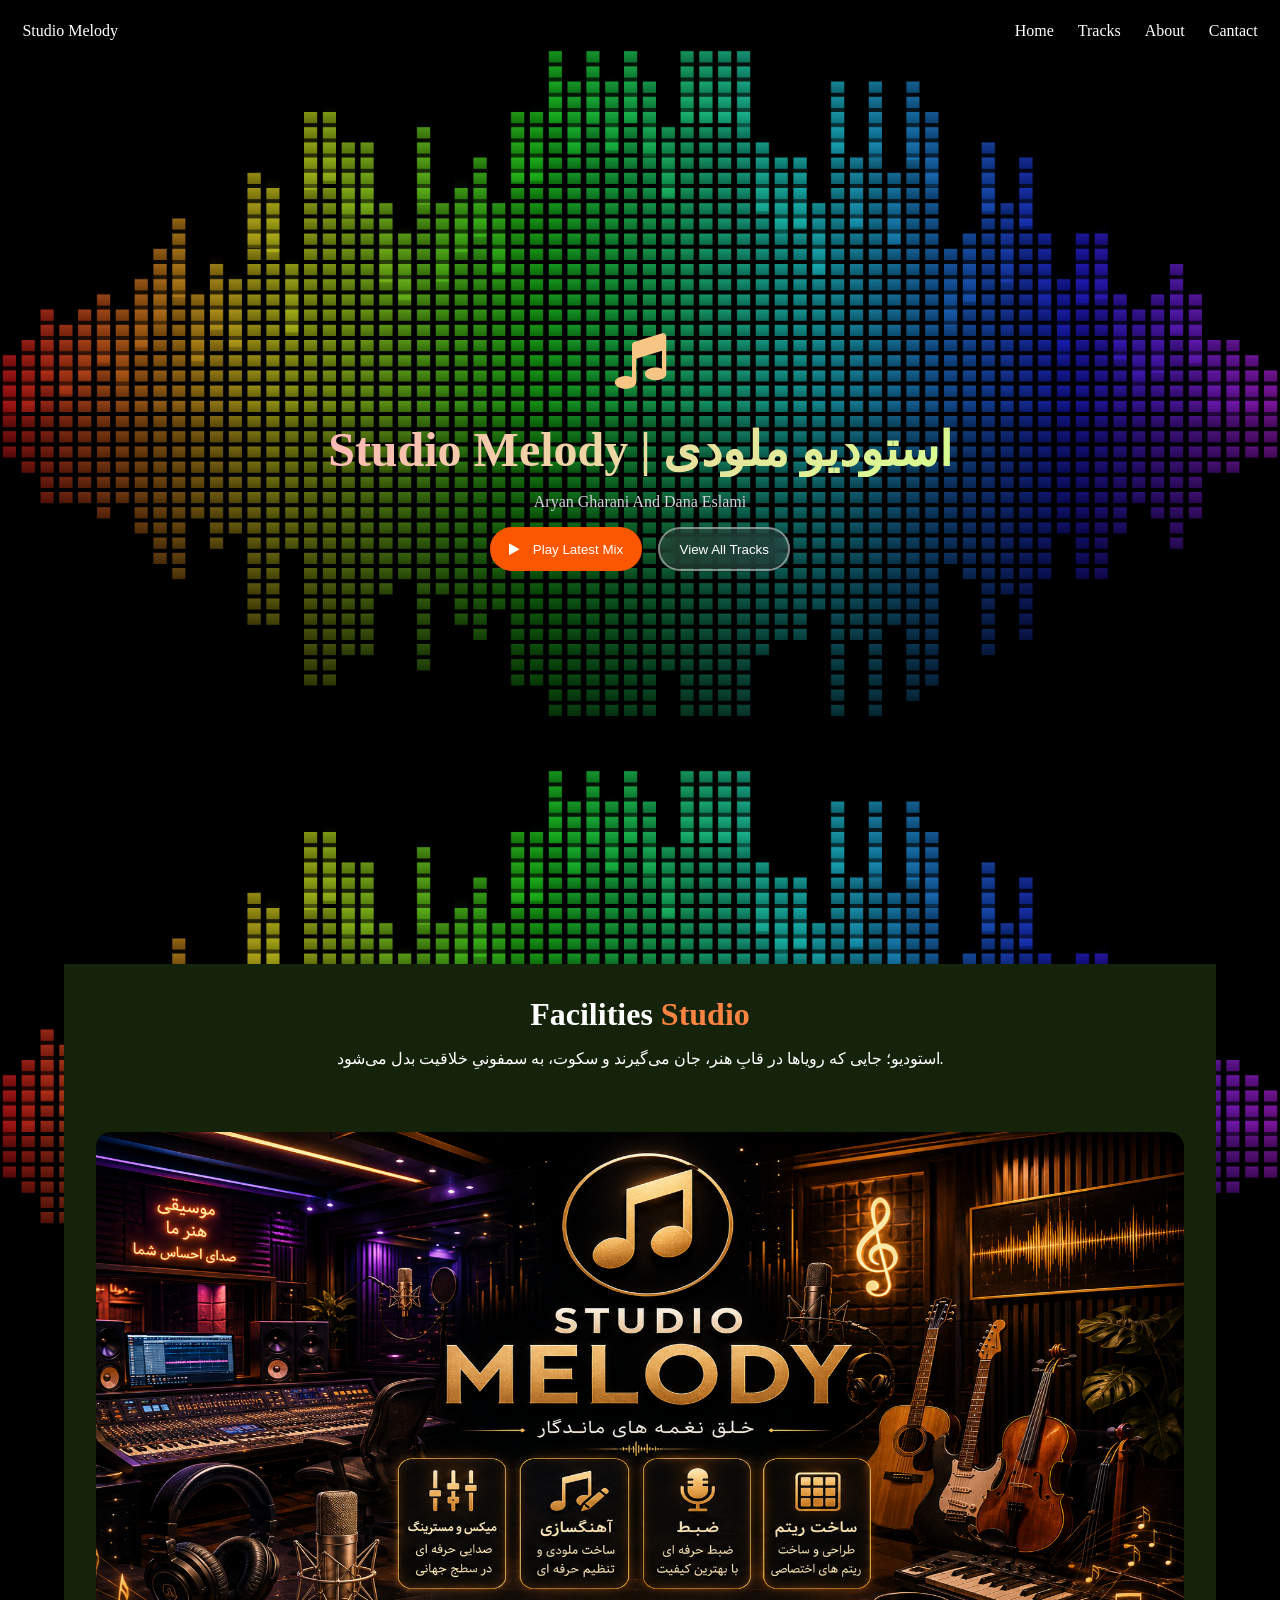
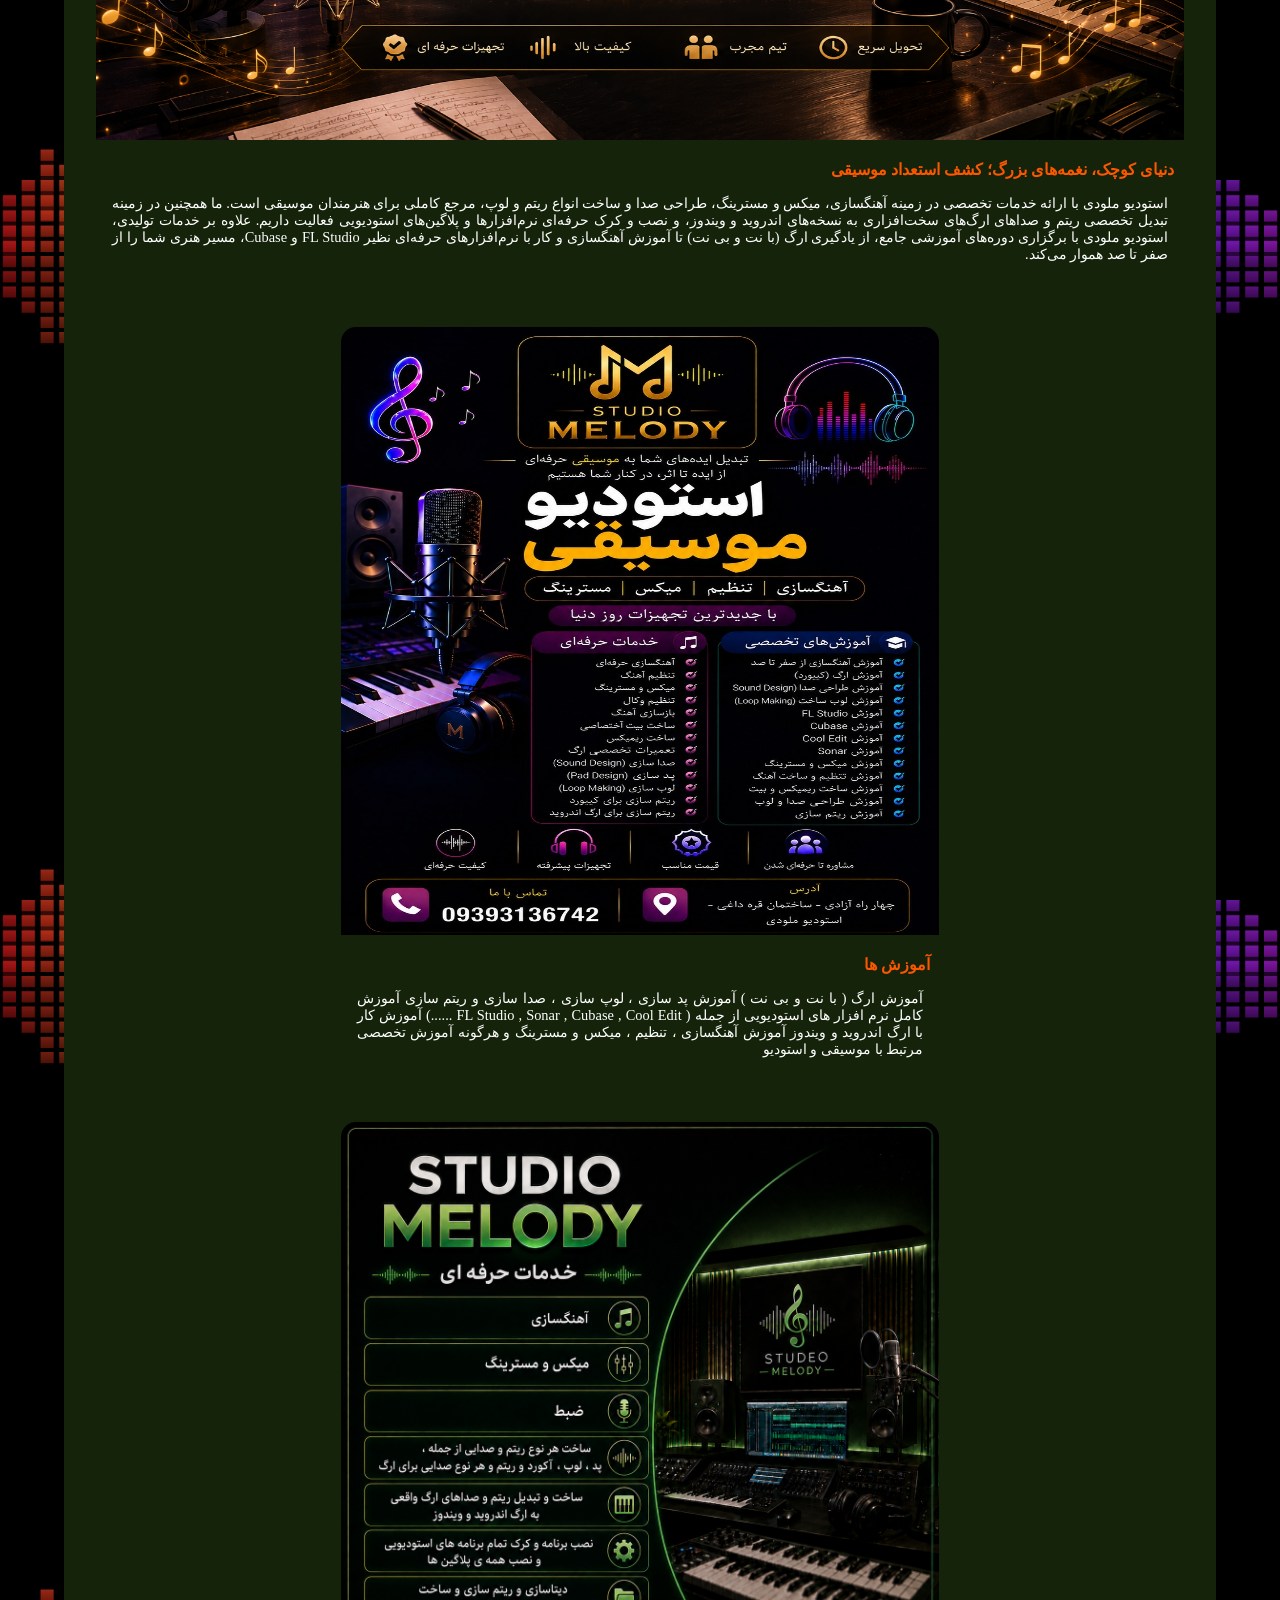
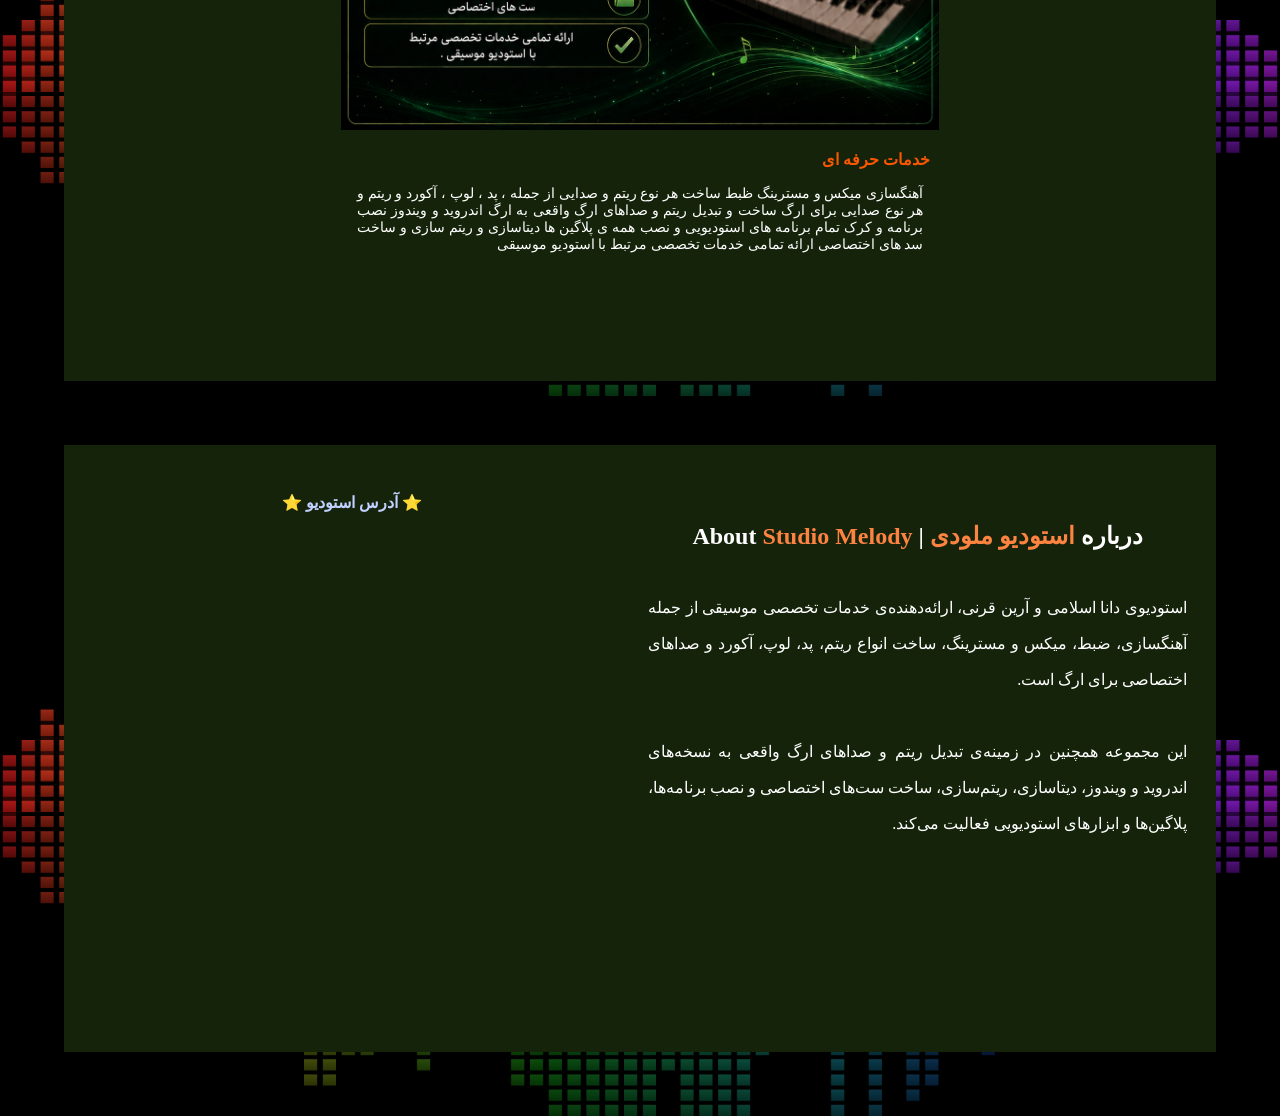
==== commit 66ca39d1: "debug responsive" ====
--- a/index.html
+++ b/index.html
@@ -46,12 +46,12 @@
       <p class="under-fa">
         استودیو؛ جایی که رویاها در قابِ هنر، جان می‌گیرند و سکوت، به سمفونیِ خلاقیت بدل می‌شود.
       </p>
-      <section class="section-music">
+      <section class="section-music" id="baner-1">
         <img
           src="./images/image (9).png"
           alt="Music baner"
-          class="baner-music"
-          
+          class="baner-music baner-1-img"
+
         />
 
         <div class="under-baner">
--- a/styles-v2.css
+++ b/styles-v2.css
@@ -16,6 +16,14 @@
         gap: 4rem;
     }
 
+    .sec-div {
+        padding: 0;
+    }
+
+    #baner-1 {
+        width: 100% !important;
+    }
+
     .section-music {
         width: 55% !important;
         margin: 0 auto;
@@ -23,6 +31,17 @@
 
     .baner-music {
         height: 38rem !important;
+    }
+}
+
+@media (max-width: 900px){
+
+    .section-music {
+        width: 70% !important;
+    }
+    
+    .baner-music {
+        height: 26rem !important;
     }
 }
 
@@ -124,9 +143,13 @@
     html {
         font-size: 10px;
     }
-
-    .baner-music {
-        height: 30rem !important;
+    
+    .baner-music {
+        height: 28rem !important;
+    }
+
+    .baner-1-img {
+        height: 22rem !important;
     }
 }
 
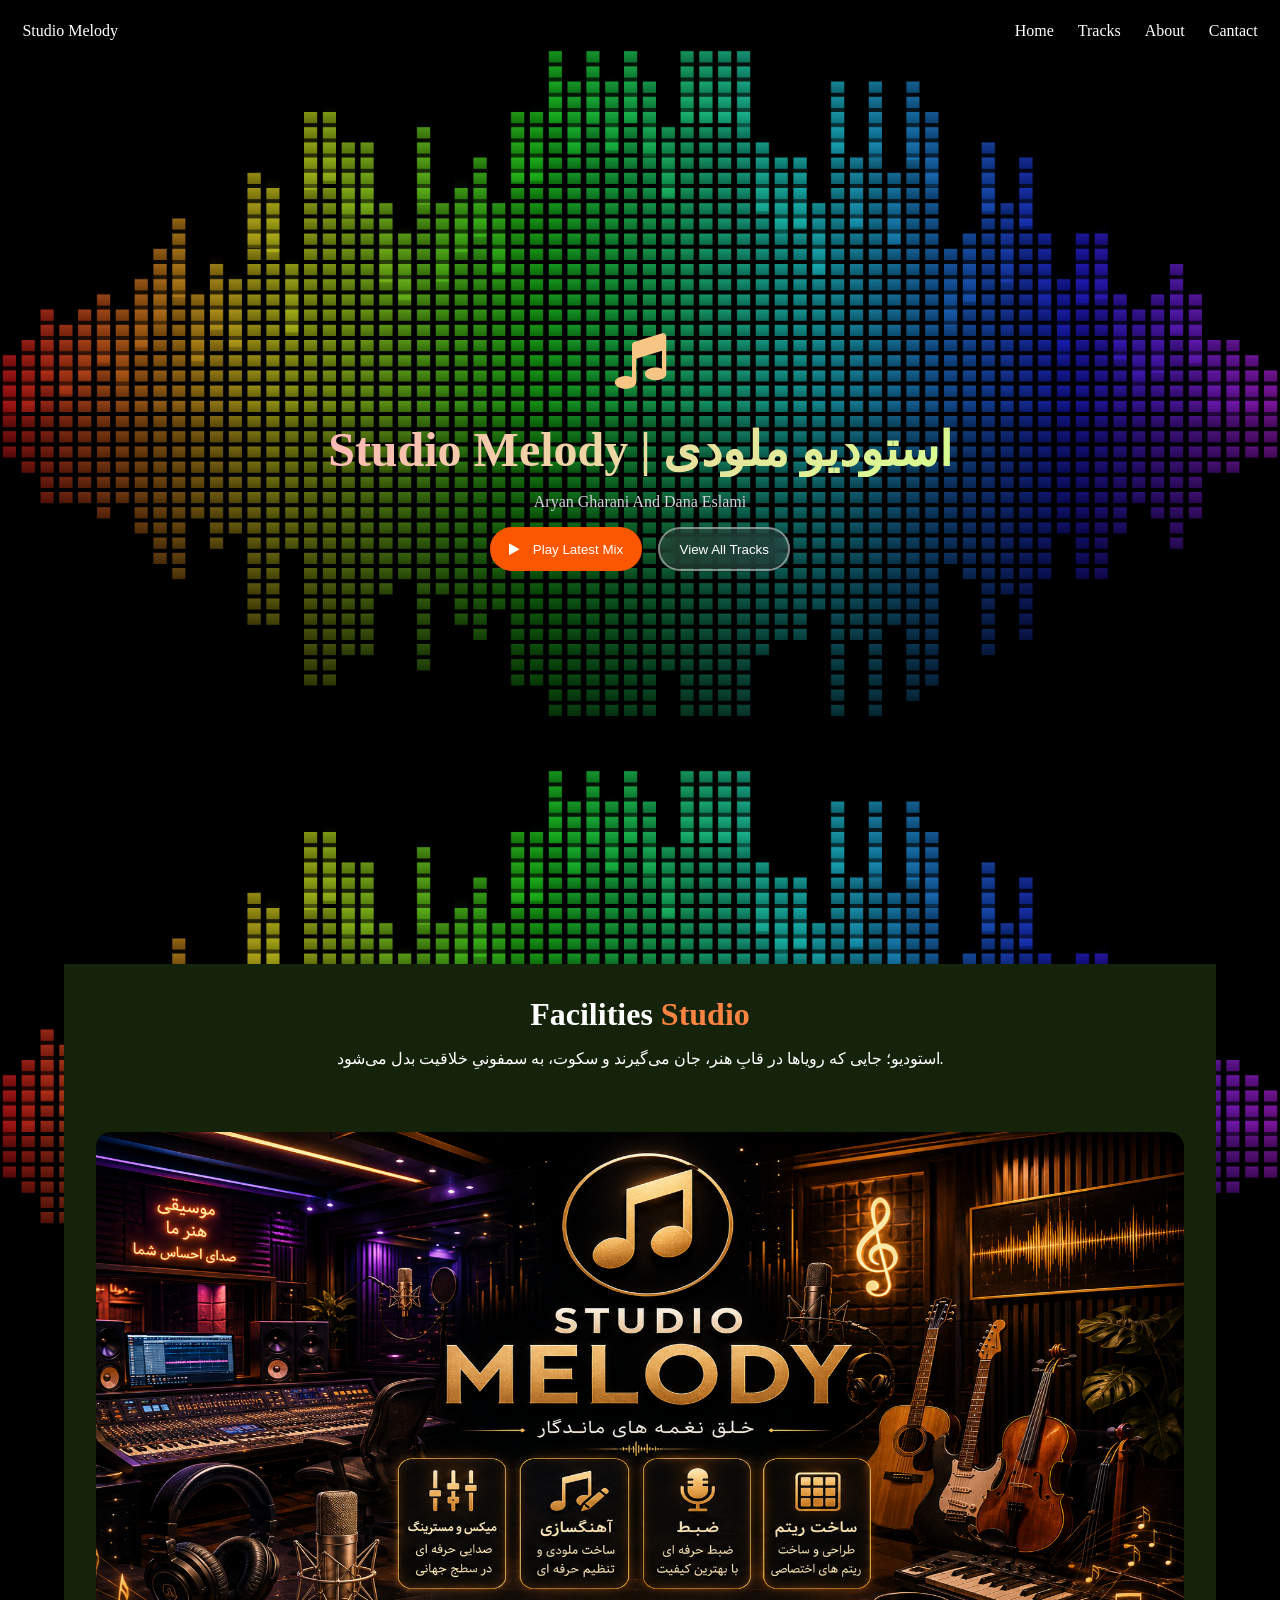
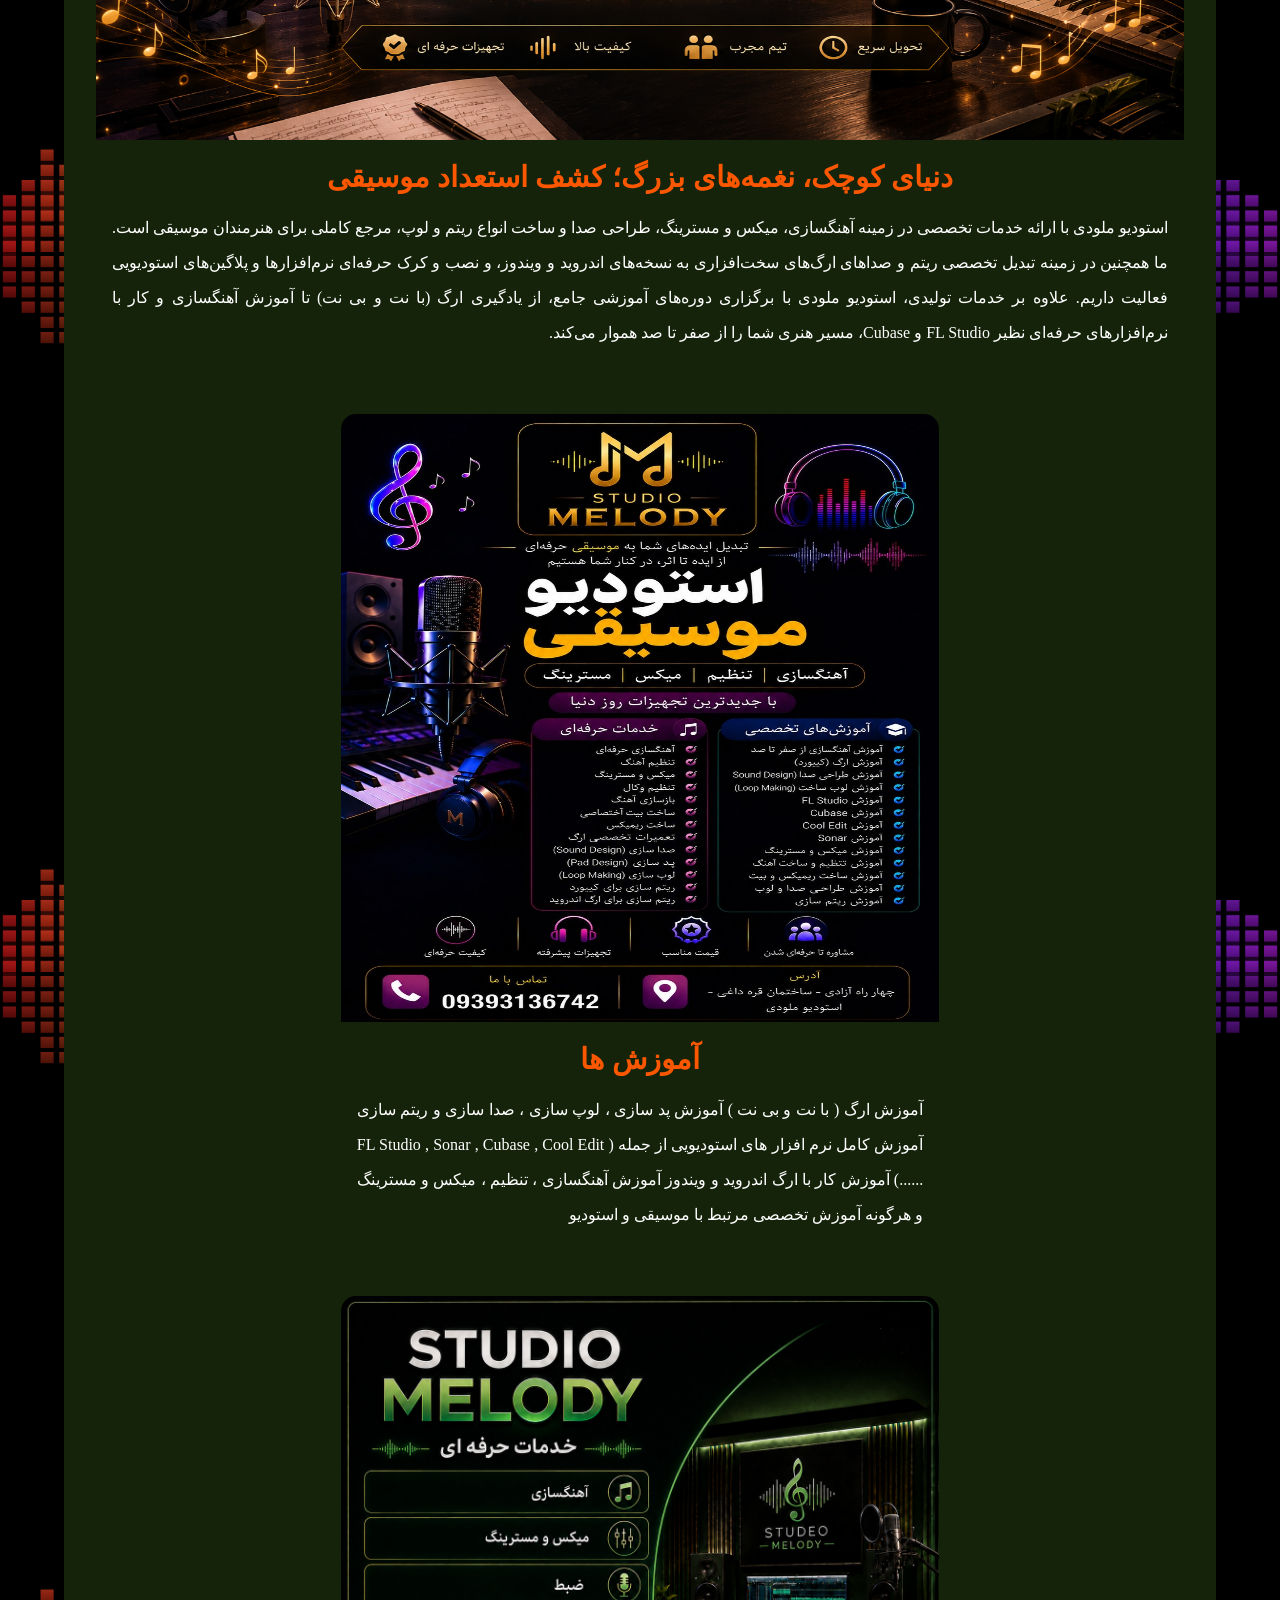
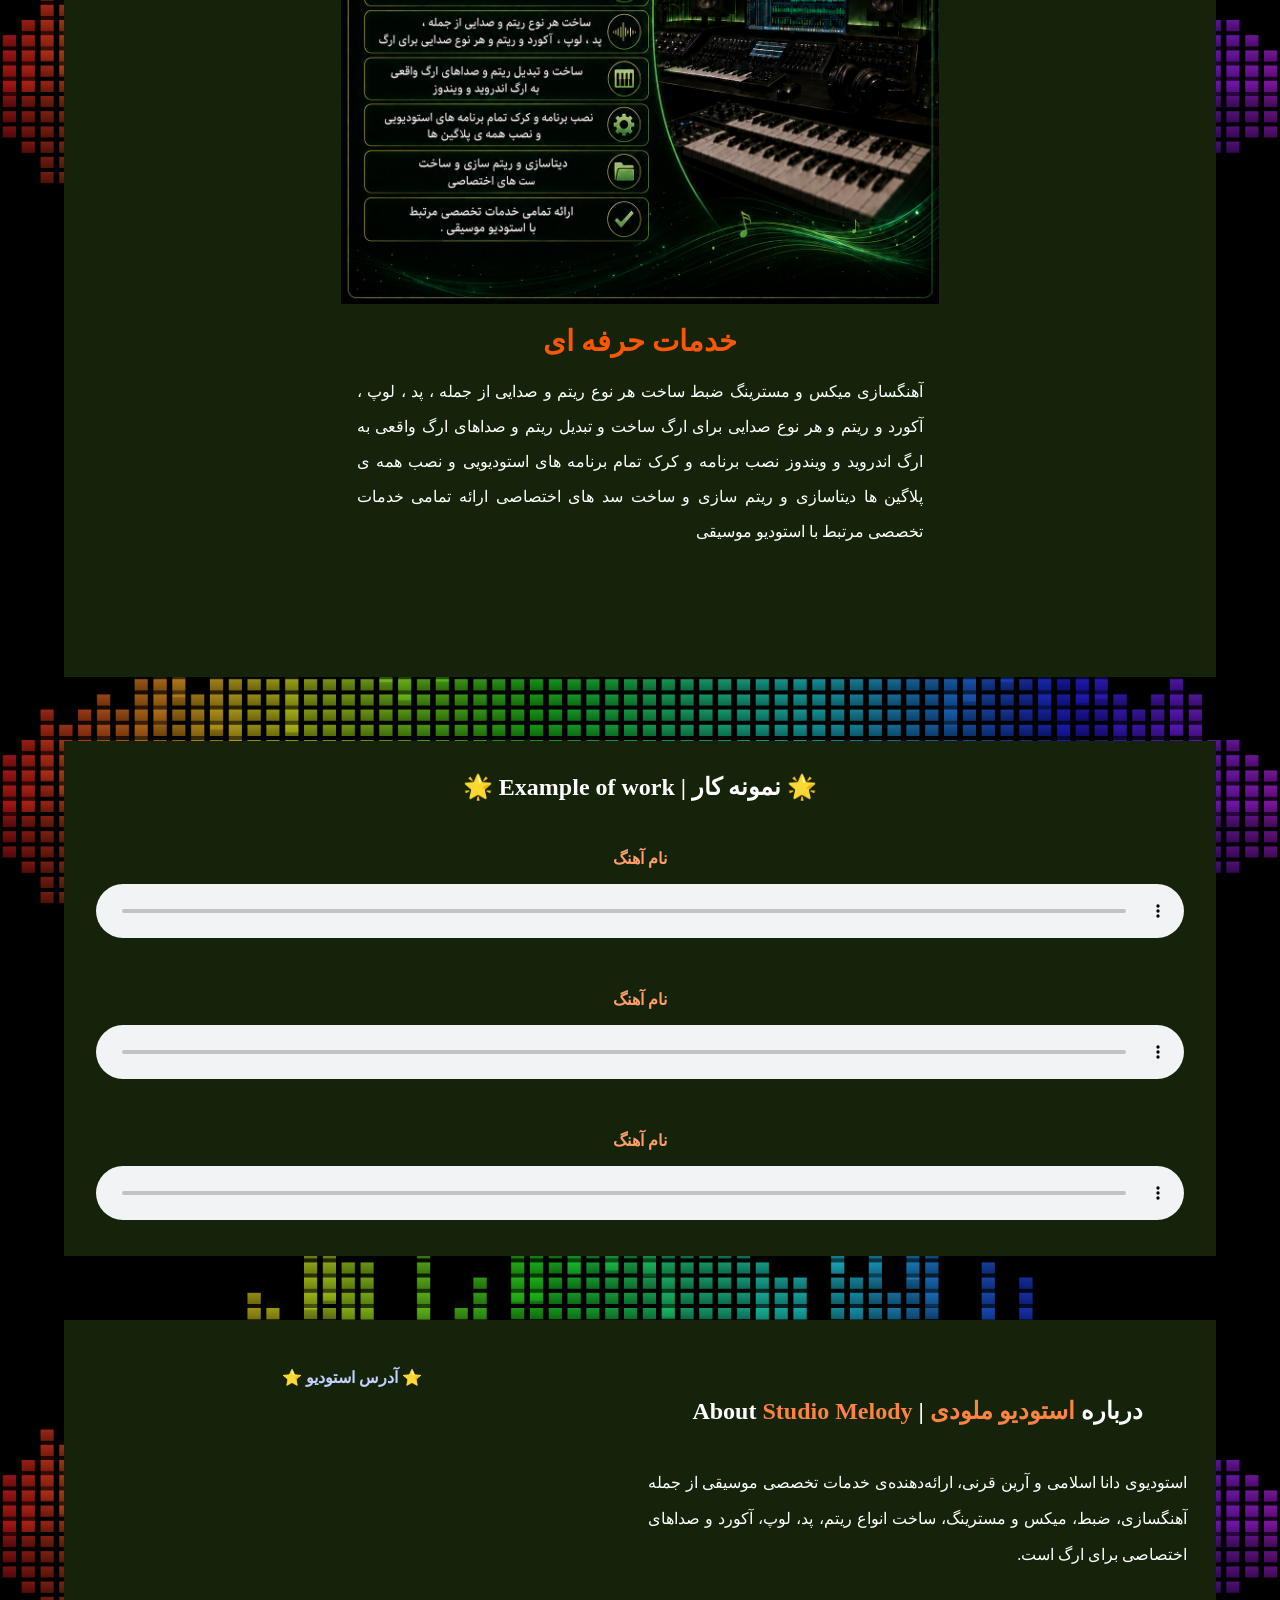
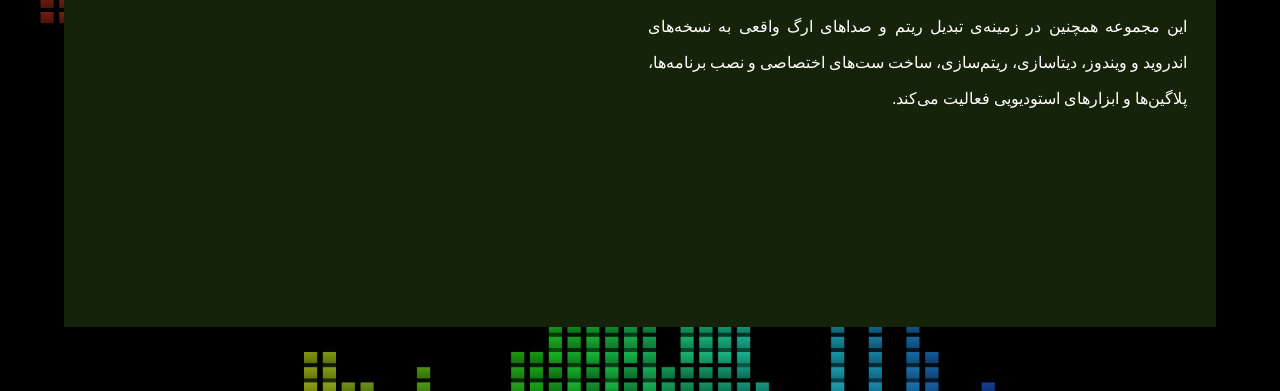
==== commit 3861b57f: "change design v2" ====
--- a/index.html
+++ b/index.html
@@ -94,12 +94,30 @@
 
             <p class="par-disc">
 
-              آهنگسازی میکس و مسترینگ ظبط ساخت هر نوع ریتم و صدایی از جمله ، پد ، لوپ ، آکورد و ریتم و هر نوع صدایی برای ارگ ساخت و تبدیل ریتم و صداهای ارگ واقعی به ارگ اندروید و ویندوز نصب برنامه و کرک تمام برنامه های استودیویی و نصب همه ی پلاگین ها دیتاسازی و ریتم سازی و ساخت سد های اختصاصی ارائه تمامی خدمات تخصصی مرتبط با استودیو موسیقی</p>
+              آهنگسازی میکس و مسترینگ ضبط ساخت هر نوع ریتم و صدایی از جمله ، پد ، لوپ ، آکورد و ریتم و هر نوع صدایی برای ارگ ساخت و تبدیل ریتم و صداهای ارگ واقعی به ارگ اندروید و ویندوز نصب برنامه و کرک تمام برنامه های استودیویی و نصب همه ی پلاگین ها دیتاسازی و ریتم سازی و ساخت سد های اختصاصی ارائه تمامی خدمات تخصصی مرتبط با استودیو موسیقی</p>
           </div>
 
         </section>
       </div>
 
+    </div>
+
+    <div class="example">
+      <h2 class="title-example">🌟 Example of work | نمونه کار 🌟</h2>
+      <div class="container-example">
+        <div>
+          <h4 class="name-music">نام آهنگ</h4>
+          <audio src="#" controls class="music-ex"></audio>
+        </div>
+        <div>
+          <h4 class="name-music">نام آهنگ</h4>
+          <audio src="#" controls class="music-ex"></audio>
+        </div>
+        <div>
+          <h4 class="name-music">نام آهنگ</h4>
+          <audio src="#" controls class="music-ex"></audio>
+        </div>
+      </div>
     </div>
 
     <div class="about-div">
--- a/styles-v2.css
+++ b/styles-v2.css
@@ -311,7 +311,8 @@
     color: #FB5700;
     text-align: right;
     margin: 1rem 0.6rem;
-    font-size: 1rem;
+    font-size: 1.8rem;
+    text-align: center;
 }
 
 .par-disc {
@@ -320,12 +321,42 @@
     font-size: 0.9rem;
     margin: 1rem;
     direction: rtl;
+    font-size: 1rem;
+    line-height: 35px;
 }
 
 .baner-music {
     width: 100%;
     height: 30rem;
     border-radius: 15px 15px 0 0;
+}
+
+.example {
+    background-color: #14230a;
+    margin: 4rem;
+    padding: 2rem;
+}
+
+.title-example {
+    text-align: center;
+    color: white;
+    margin-bottom: 3rem;
+}
+
+.container-example {
+    display: flex;
+    flex-direction: column;
+    gap: 3rem;
+}
+
+.name-music {
+    color: #ff9e6a;
+    text-align: center;
+    margin-bottom: 1rem;
+}
+
+.music-ex {
+    width: 100%;
 }
 
 .about-div {
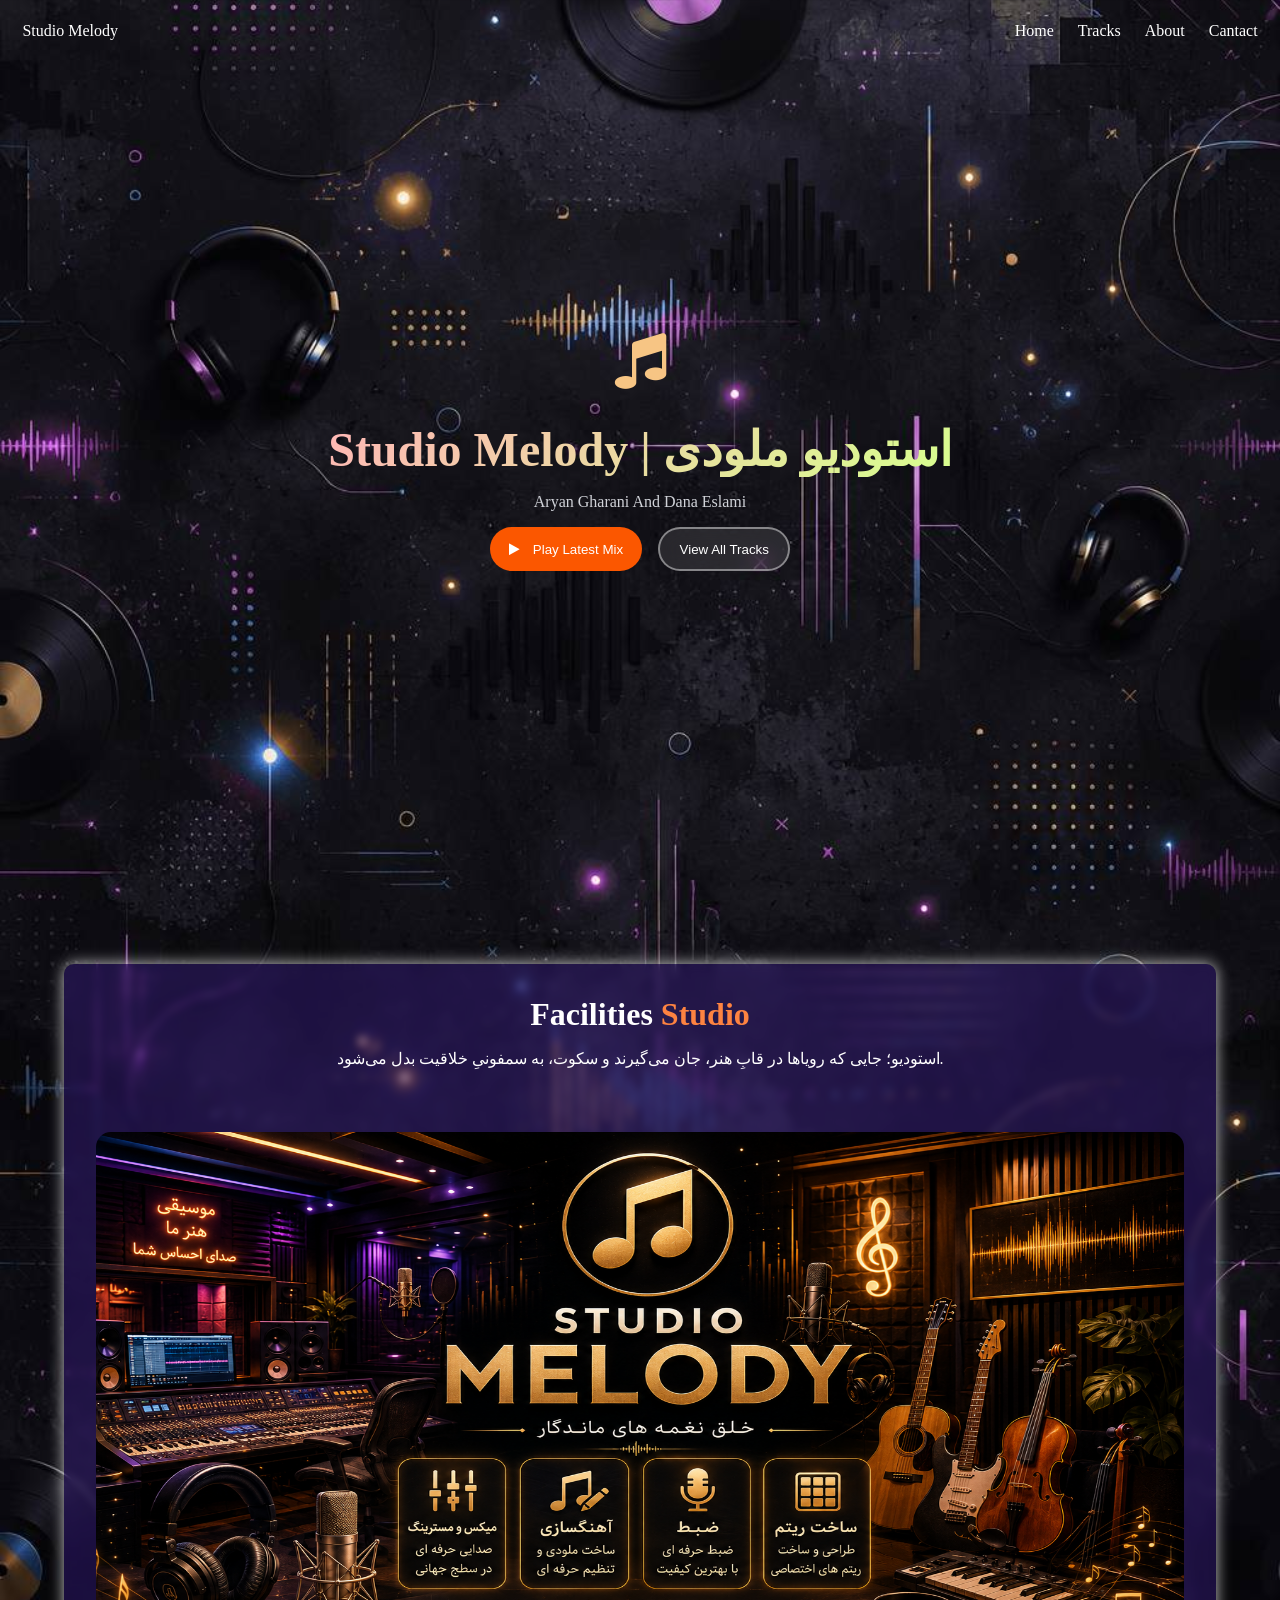
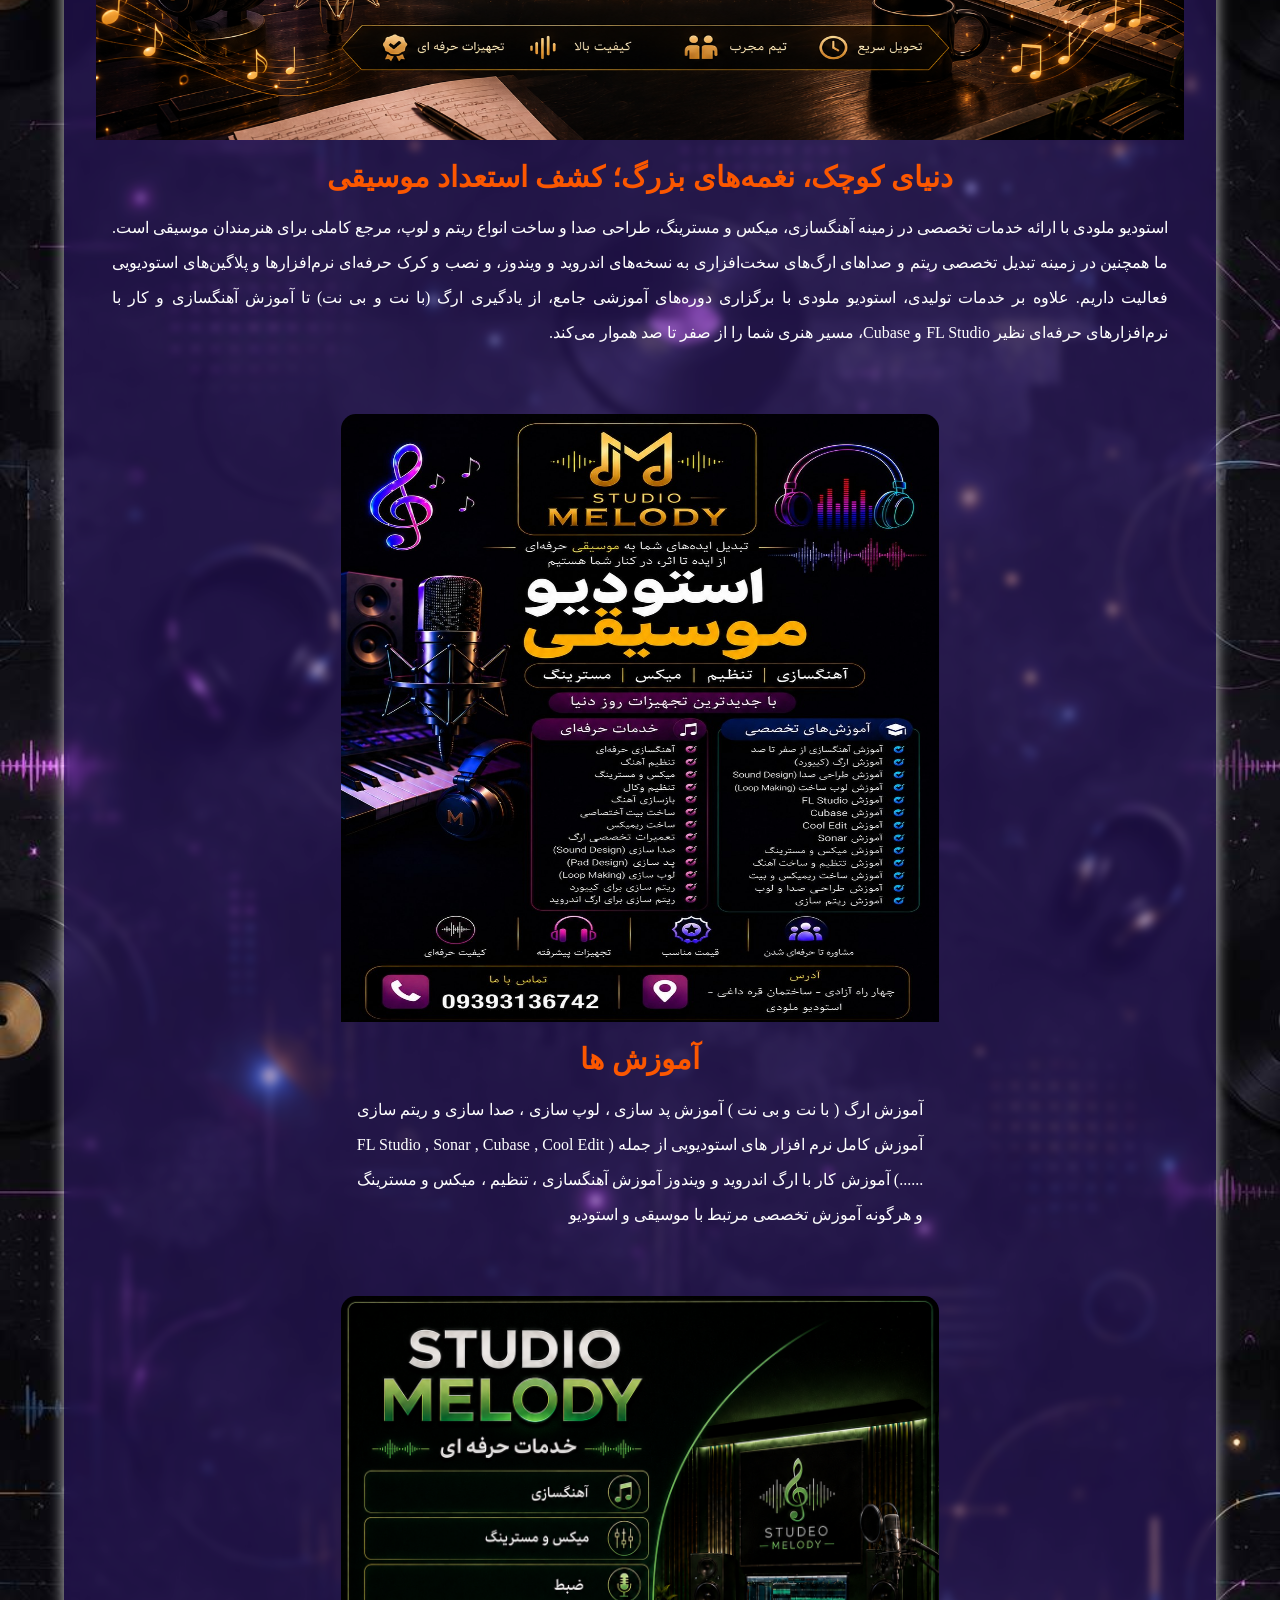
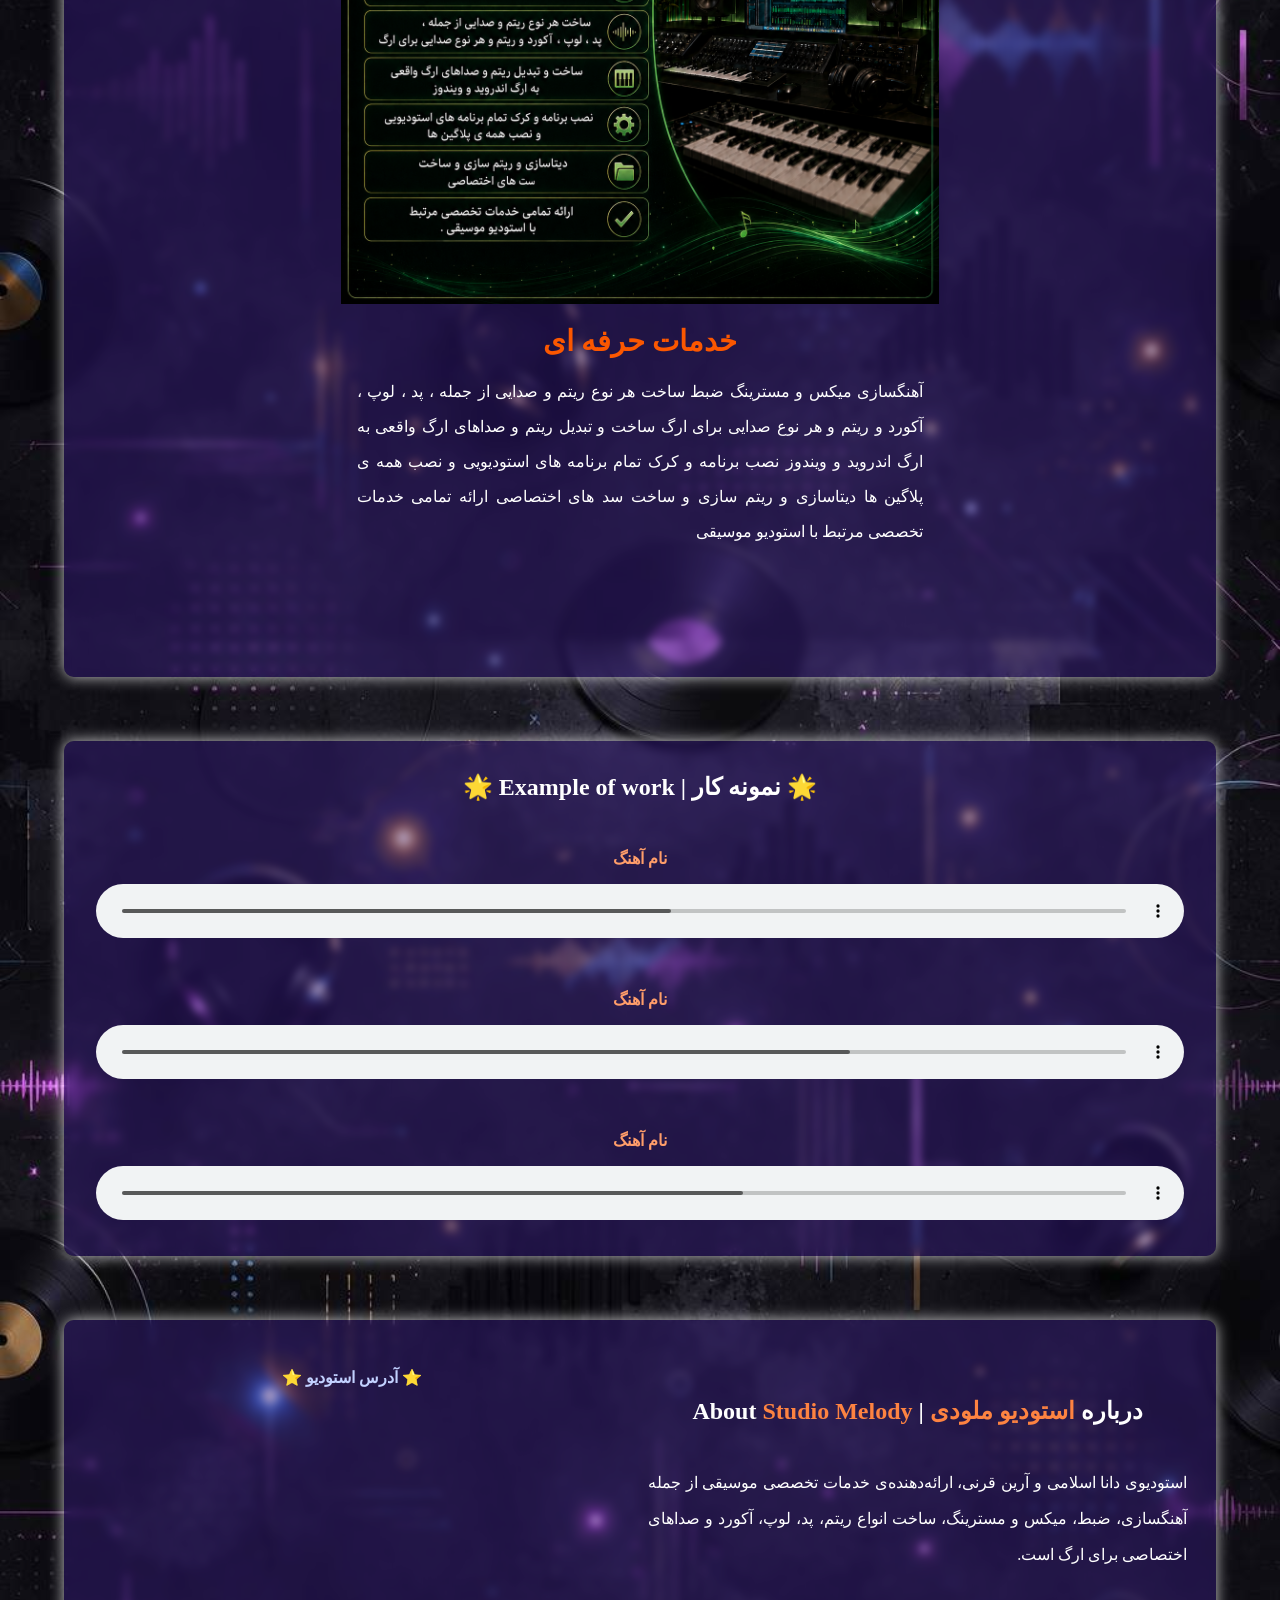
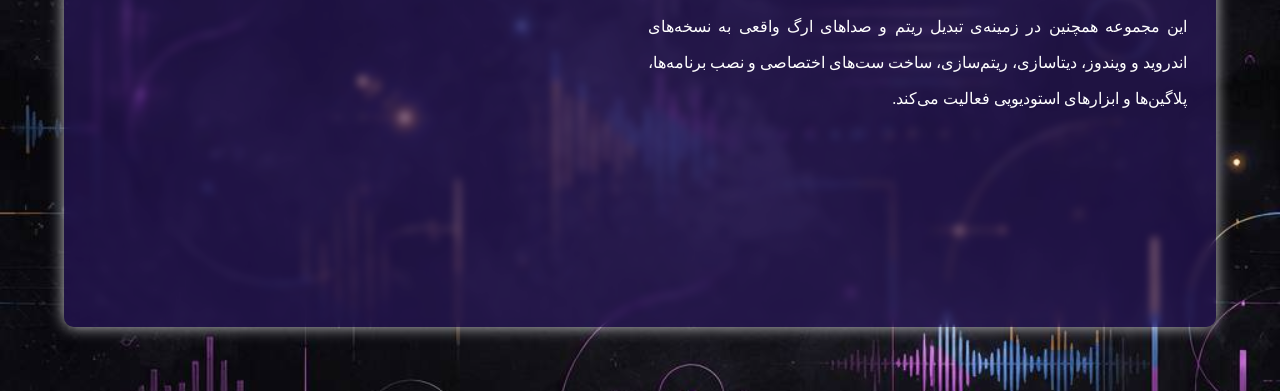
==== commit e1e9238b: "add music and change back" ====
--- a/index.html
+++ b/index.html
@@ -107,15 +107,15 @@
       <div class="container-example">
         <div>
           <h4 class="name-music">نام آهنگ</h4>
-          <audio src="#" controls class="music-ex"></audio>
+          <audio src="./music/Band ali glinany and ibrahem ghadry  (1).mp3" controls controlsList="nodownload" class="music-ex"></audio>
         </div>
         <div>
           <h4 class="name-music">نام آهنگ</h4>
-          <audio src="#" controls class="music-ex"></audio>
+          <audio src="./music/Remix Hasan zirak  (1).mp3" controls controlsList="nodownload" class="music-ex"></audio>
         </div>
         <div>
           <h4 class="name-music">نام آهنگ</h4>
-          <audio src="#" controls class="music-ex"></audio>
+          <audio src="./music/REMIX RAHMAN OLAM (1).mp3" controls controlsList="nodownload" class="music-ex"></audio>
         </div>
       </div>
     </div>
@@ -139,5 +139,14 @@
         </p>
       </section>
     </div>
+
+
+    <script>
+      document.querySelectorAll(".music-ex").forEach((m) => {
+        m.addEventListener("contextmenu" , (e) => {
+          e.preventDefault()
+        })
+      })
+    </script>
   </body>
 </html>
--- a/styles-v2.css
+++ b/styles-v2.css
@@ -6,7 +6,7 @@
 
 body {
     font-family: vazir;
-    background: url(./images/back-2.png);
+    background: url(./images/back-org.jpg);
     background-size: contain;
 }
 
@@ -269,8 +269,11 @@
 .sec-div {
     padding: 2rem;
     margin-top: 4rem;
-    background-color: #14230a;
+    background-color: #3d1f8f67;
+    backdrop-filter: blur(4px);
+    box-shadow: 0 0 15px rgba(255, 255, 255, 0.77);
     margin: 4rem;
+    border-radius: 10px;
 }
 
 
@@ -332,7 +335,10 @@
 }
 
 .example {
-    background-color: #14230a;
+    background-color: #3d1f8f67;
+    backdrop-filter: blur(4px);
+    box-shadow: 0 0 15px rgba(255, 255, 255, 0.77);
+    border-radius: 10px;
     margin: 4rem;
     padding: 2rem;
 }
@@ -360,7 +366,10 @@
 }
 
 .about-div {
-    background-color: #14230a;
+    background-color: #3d1f8f67;
+    backdrop-filter: blur(4px);
+    box-shadow: 0 0 15px rgba(255, 255, 255, 0.77);
+    border-radius: 10px;
     display: flex;
     margin: 4rem;
 }
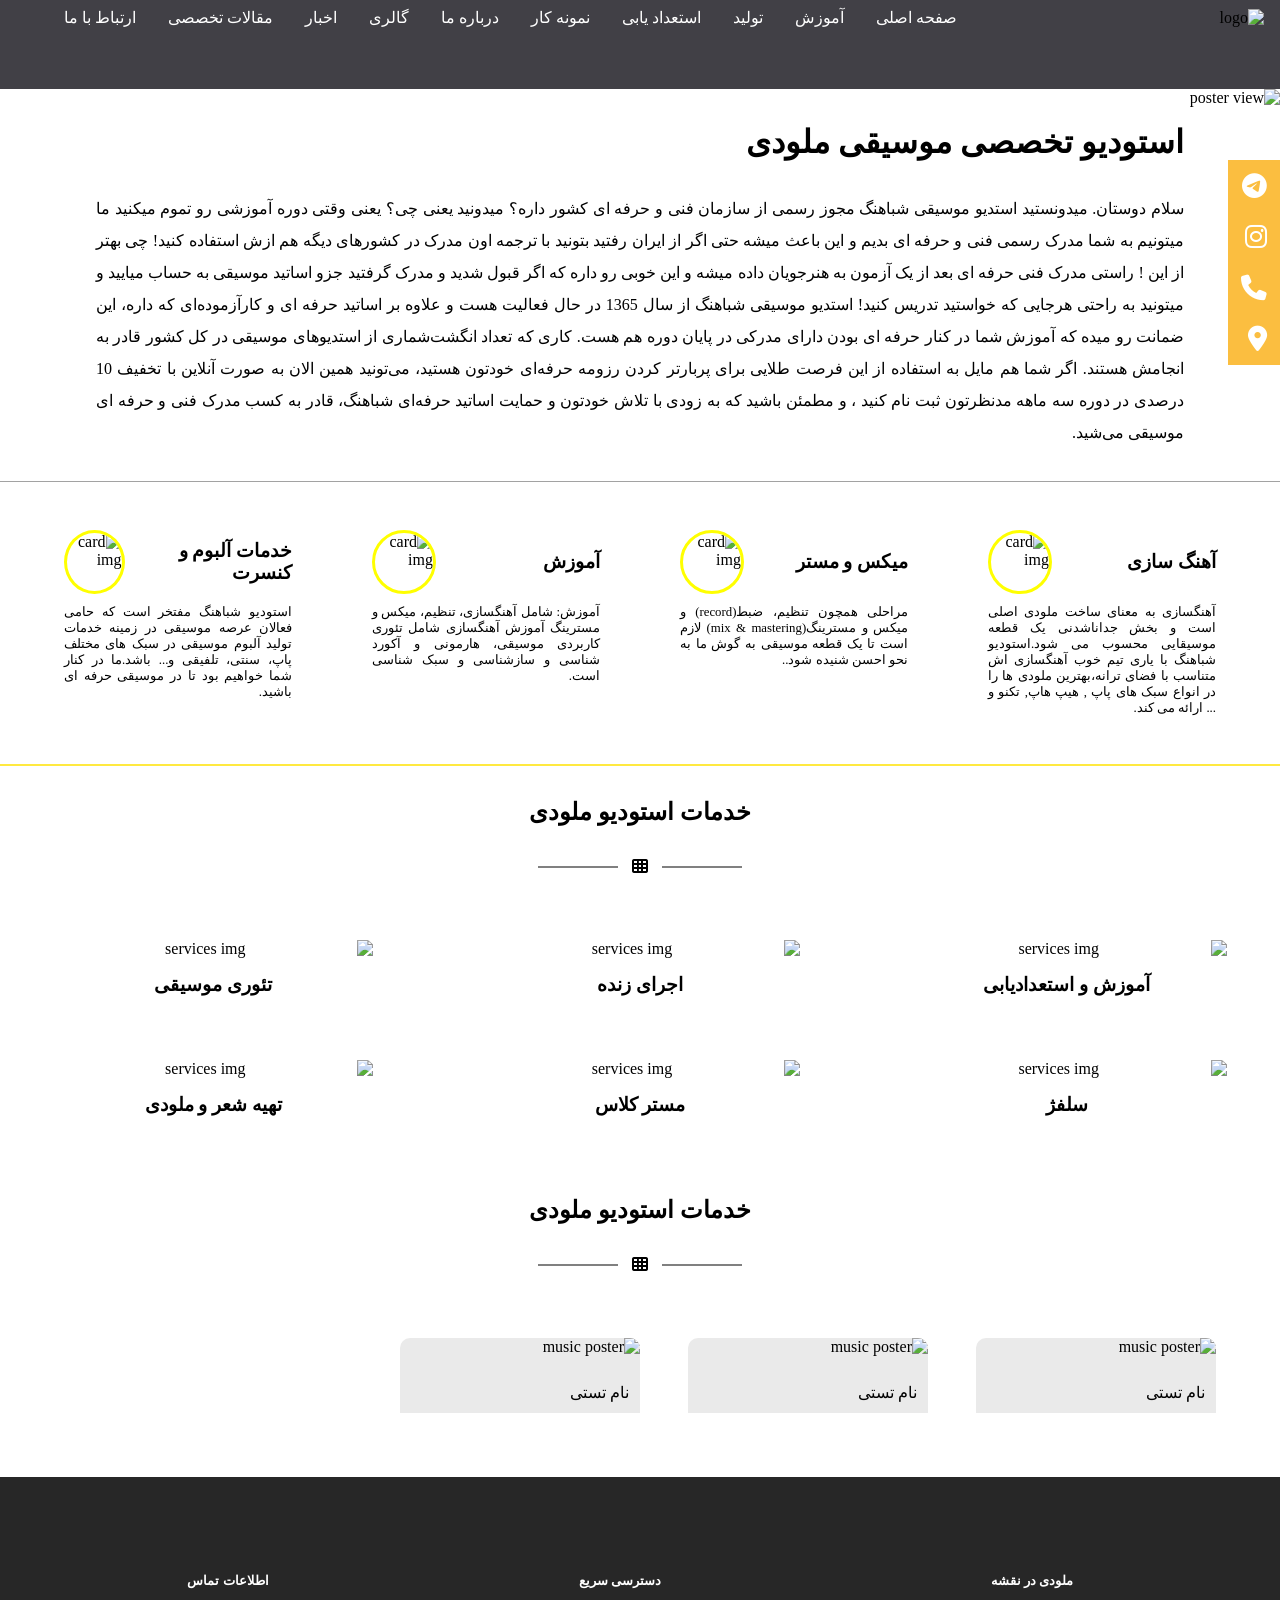
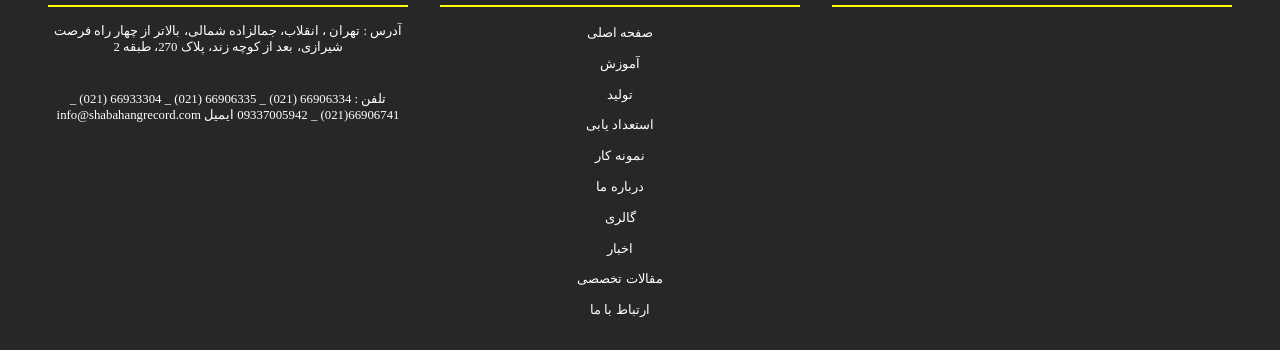
==== commit 781e42de: "Add files via upload" ====
--- a/index.html
+++ b/index.html
@@ -1,152 +1,213 @@
-<!DOCTYPE html>
-<html lang="en">
-  <head>
-    <meta charset="UTF-8" />
-    <meta http-equiv="X-UA-Compatible" content="IE=edge" />
-    <meta name="viewport" content="width=device-width, initial-scale=1.0" />
-    <title>Studio Melody | استودیو ملودی</title>
-    <link rel="stylesheet" href="styles-v2.css" />
-    <link rel="shortcut icon" href="./images/logo.png" type="image/x-icon">
-    <link
-      rel="stylesheet"
-      href="https://cdnjs.cloudflare.com/ajax/libs/font-awesome/4.7.0/css/font-awesome.min.css"
-    />
-  </head>
-  <body>
-    <!-- Start Header -->
-    <header class="header">
-      <section class="right-section-header">
-        <p class="studio-name">Studio Melody</p>
-      </section>
-
-      <section class="left-section-header">
-        <ul class="nav-container">
-          <li class="nav-list">Home</li>
-          <li class="nav-list">Tracks</li>
-          <li class="nav-list">About</li>
-          <li class="nav-list">Cantact</li>
-        </ul>
-      </section>
-    </header>
-
-    <div class="first-div">
-      <i class="title-icon fa fa-music"></i>
-      <h1 class="title">Studio Melody | استودیو ملودی</h1>
-      <p class="disc">Aryan Gharani And Dana Eslami</p>
-      <div class="container-btn">
-        <button class="play-last-btn">
-          <i class="play-icon fa fa-play"></i> Play Latest Mix
-        </button>
-        <button class="view-track-btn">View All Tracks</button>
-      </div>
-    </div>
-
-    <div class="sec-div">
-      <h2>Facilities <span>Studio</span></h2>
-      <p class="under-fa">
-        استودیو؛ جایی که رویاها در قابِ هنر، جان می‌گیرند و سکوت، به سمفونیِ خلاقیت بدل می‌شود.
-      </p>
-      <section class="section-music" id="baner-1">
-        <img
-          src="./images/image (9).png"
-          alt="Music baner"
-          class="baner-music baner-1-img"
-
-        />
-
-        <div class="under-baner">
-          <h3 class="title-disc">دنیای کوچک، نغمه‌های بزرگ؛ کشف استعداد موسیقی</h3>
-
-          <p class="par-disc">
-            استودیو ملودی با ارائه خدمات تخصصی در زمینه آهنگسازی، میکس و مسترینگ، طراحی صدا و ساخت انواع ریتم و لوپ، مرجع کاملی برای هنرمندان موسیقی است. ما همچنین در زمینه تبدیل تخصصی ریتم و صداهای ارگ‌های سخت‌افزاری به نسخه‌های اندروید و ویندوز، و نصب و کرک حرفه‌ای نرم‌افزارها و پلاگین‌های استودیویی فعالیت داریم. علاوه بر خدمات تولیدی، استودیو ملودی با برگزاری دوره‌های آموزشی جامع، از یادگیری ارگ (با نت و بی نت) تا آموزش آهنگسازی و کار با نرم‌افزارهای حرفه‌ای نظیر FL Studio و Cubase، مسیر هنری شما را از صفر تا صد هموار می‌کند.
-          </p>
-        </div>
-
-      </section>
-      <div class="container-music-veiw">
-
-        <section class="section-music">
-          <img
-            src="./images/image (1).jpg"
-            alt="Music baner"
-            class="baner-music"
-          />
-
-          <div class="under-baner">
-            <h3 class="title-disc">آموزش ها </h3>
-
-            <p class="par-disc">
-              آموزش ارگ ( با نت و بی نت ) آموزش پد سازی ، لوپ سازی ، صدا سازی و ریتم سازی آموزش کامل نرم افزار های استودیویی از جمله ( FL Studio , Sonar , Cubase , Cool Edit ......) آموزش کار با ارگ اندروید و ویندوز آموزش آهنگسازی ، تنظیم ، میکس و مسترینگ و هرگونه آموزش تخصصی مرتبط با موسیقی و استودیو
-            </p>
-          </div>
-
-        </section>
-
-        <section class="section-music">
-          <img
-            src="./images/image (6).png"
-            alt="Music baner"
-            class="baner-music"
-          />
-
-          <div class="under-baner">
-            <h3 class="title-disc">خدمات حرفه ای</h3>
-
-            <p class="par-disc">
-
-              آهنگسازی میکس و مسترینگ ضبط ساخت هر نوع ریتم و صدایی از جمله ، پد ، لوپ ، آکورد و ریتم و هر نوع صدایی برای ارگ ساخت و تبدیل ریتم و صداهای ارگ واقعی به ارگ اندروید و ویندوز نصب برنامه و کرک تمام برنامه های استودیویی و نصب همه ی پلاگین ها دیتاسازی و ریتم سازی و ساخت سد های اختصاصی ارائه تمامی خدمات تخصصی مرتبط با استودیو موسیقی</p>
-          </div>
-
-        </section>
-      </div>
-
-    </div>
-
-    <div class="example">
-      <h2 class="title-example">🌟 Example of work | نمونه کار 🌟</h2>
-      <div class="container-example">
-        <div>
-          <h4 class="name-music">نام آهنگ</h4>
-          <audio src="./music/Band ali glinany and ibrahem ghadry  (1).mp3" controls controlsList="nodownload" class="music-ex"></audio>
-        </div>
-        <div>
-          <h4 class="name-music">نام آهنگ</h4>
-          <audio src="./music/Remix Hasan zirak  (1).mp3" controls controlsList="nodownload" class="music-ex"></audio>
-        </div>
-        <div>
-          <h4 class="name-music">نام آهنگ</h4>
-          <audio src="./music/REMIX RAHMAN OLAM (1).mp3" controls controlsList="nodownload" class="music-ex"></audio>
-        </div>
-      </div>
-    </div>
-
-    <div class="about-div">
-      <section class="s-right-about">
-        <h4 class="studio-map">⭐ آدرس استودیو ⭐</h4>
-        <iframe src="https://www.google.com/maps/embed?pb=!1m18!1m12!1m3!1d494.58562892188263!2d45.72188992701363!3d36.759949399485535!2m3!1f0!2f0!3f0!3m2!1i1024!2i768!4f13.1!3m3!1m2!1s0x4004839bd6565e65%3A0x2b729dcf383d12a1!2z2LPYp9iu2KrZhdin2YYg2YLYsdmHINiv2KfYutuM!5e0!3m2!1sfa!2sfr!4v1784829972540!5m2!1sfa!2sfr" width="600" height="450" style="border:0;" allowfullscreen="" loading="lazy" referrerpolicy="strict-origin-when-cross-origin"></iframe>
-      </section>
-      <section class="s-left-about">
-        <h2 class="title-about">
-          About <span>Studio Melody</span> | درباره <span>استودیو ملودی</span>
-        </h2>
-        <p class="about-par">
-        
-          استودیوی دانا اسلامی و آرین قرنی، ارائه‌دهنده‌ی خدمات تخصصی موسیقی از جمله آهنگسازی، ضبط، میکس و مسترینگ، ساخت انواع ریتم، پد، لوپ، آکورد و صداهای اختصاصی برای ارگ است.
-          
-          <br /><br />
-
-          این مجموعه همچنین در زمینه‌ی تبدیل ریتم و صداهای ارگ واقعی به نسخه‌های اندروید و ویندوز، دیتاسازی، ریتم‌سازی، ساخت ست‌های اختصاصی و نصب برنامه‌ها، پلاگین‌ها و ابزارهای استودیویی فعالیت می‌کند.
-        </p>
-      </section>
-    </div>
-
-
-    <script>
-      document.querySelectorAll(".music-ex").forEach((m) => {
-        m.addEventListener("contextmenu" , (e) => {
-          e.preventDefault()
-        })
-      })
-    </script>
-  </body>
+<!DOCTYPE html>
+<html lang="fa-IR" dir="rtl">
+<head>
+    <meta charset="UTF-8">
+    <meta http-equiv="X-UA-Compatible" content="IE=edge">
+    <meta name="viewport" content="width=device-width, initial-scale=1.0">
+    <link rel="stylesheet" href="styles.css">
+    <link rel="stylesheet" href="https://cdnjs.cloudflare.com/ajax/libs/font-awesome/6.6.0/css/all.min.css">
+    <title>استودیو ملودی | Studio Melody</title>
+</head>
+<body>
+    <!-- Start Header -->
+    <header class="header">
+        <img src="./images/logo.png" alt="logo" class="logo">
+        <ul class="nav">
+            <li class="nav-list"><a href="#" class="nav-link">صفحه اصلی</a></li>
+            <li class="nav-list"><a href="#" class="nav-link">آموزش</a></li>
+            <li class="nav-list"><a href="#" class="nav-link">تولید</a></li>
+            <li class="nav-list"><a href="#" class="nav-link">استعداد یابی</a></li>
+            <li class="nav-list"><a href="#" class="nav-link">نمونه کار</a></li>
+            <li class="nav-list"><a href="#" class="nav-link">درباره ما</a></li>
+            <li class="nav-list"><a href="#" class="nav-link">گالری</a></li>
+            <li class="nav-list"><a href="#" class="nav-link">اخبار</a></li>
+            <li class="nav-list"><a href="#" class="nav-link">مقالات تخصصی</a></li>
+            <li class="nav-list"><a href="#" class="nav-link">ارتباط با ما</a></li>
+        </ul>
+        <div class="container-menu-btn hidden-menu">
+            <p class="menu-btn"></p>
+            <p class="menu-btn" id="menu-btn-center"></p>
+            <p class="menu-btn"></p>
+        </div>
+    </header>
+    <!-- End Header -->
+    
+    <!-- Poster -->
+    <div class="poster-view">
+        <img src="./images/view-poster.jpg" alt="poster view" class="poster-img">
+    </div>
+
+
+    <!-- Description -->
+    <div class="description-container">
+        <h1 class="title-description">استودیو تخصصی موسیقی ملودی</h1>
+        <p class="paragraph-description">سلام دوستان. میدونستید استدیو موسیقی شباهنگ مجوز رسمی از سازمان فنی و حرفه ای کشور داره؟ میدونید یعنی چی؟ یعنی وقتی دوره آموزشی رو تموم میکنید ما میتونیم به شما مدرک رسمی فنی و حرفه ای بدیم و این باعث میشه حتی اگر از ایران رفتید بتونید با ترجمه اون مدرک در کشورهای دیگه هم ازش استفاده کنید! چی بهتر از این !
+            راستی مدرک فنی حرفه ای بعد از یک آزمون به هنرجویان داده میشه و این خوبی رو داره که اگر قبول شدید و مدرک گرفتید جزو اساتید موسیقی به حساب میایید و میتونید به راحتی هرجایی که خواستید تدریس کنید! استدیو موسیقی شباهنگ از سال 1365 در حال فعالیت هست و علاوه بر اساتید حرفه ای و کارآزموده‌ای که داره، این ضمانت رو میده که آموزش شما در کنار حرفه ای بودن دارای مدرکی در پایان دوره هم هست. کاری که تعداد انگشت‌شماری از استدیو‌های موسیقی در کل کشور قادر به انجامش هستند. اگر شما هم مایل به استفاده از این فرصت طلایی برای پربارتر کردن رزومه حرفه‌ای خودتون هستید، می‌تونید همین الان به صورت آنلاین با تخفیف 10 درصدی در دوره سه ماهه مدنظرتون ثبت نام کنید ، و مطمئن باشید که به زودی با تلاش خودتون و حمایت اساتید حرفه‌ای شباهنگ، قادر به کسب مدرک فنی و حرفه ای موسیقی می‌شید.</p>
+        <div class="card-container-description">
+
+            <div class="card-description">
+                <div class="header-card-description">
+                    <h3 class="title-card-description">آهنگ سازی</h3>
+                    <img src="./images/view-poster.jpg" alt="card img" class="card-img-description">
+                </div>
+                <p class="paragraph-card-description">
+                    آهنگسازی به معنای ساخت ملودی اصلی است و بخش جداناشدنی یک قطعه موسیقایی محسوب می شود.استودیو شباهنگ با یاری تیم خوب آهنگسازی اش متناسب با فضای ترانه،بهترین ملودی ها را در انواع سبک های پاپ , هیپ هاپ, تکنو و ... ارائه می کند.
+                </p>
+            </div>
+            
+            <div class="card-description">
+                <div class="header-card-description">
+                    <h3 class="title-card-description">میکس و مستر</h3>
+                    <img src="./images/view-poster.jpg" alt="card img" class="card-img-description">
+                </div>
+                <p class="paragraph-card-description">
+                    مراحلی همچون تنظیم، ضبط(record) و میکس و مسترینگ(mix & mastering) لازم است تا یک قطعه موسیقی به گوش ما به نحو احسن شنیده شود..
+                </p>
+            </div>
+            
+            <div class="card-description">
+                <div class="header-card-description">
+                    <h3 class="title-card-description">آموزش</h3>
+                    <img src="./images/view-poster.jpg" alt="card img" class="card-img-description">
+                </div>
+                <p class="paragraph-card-description">
+                    آموزش: شامل آهنگسازی، تنظیم، میکس و مسترینگ آموزش آهنگسازی شامل تئوری کاربردی موسیقی، هارمونی و آکورد شناسی و سازشناسی و سبک شناسی است.
+                </p>
+            </div>
+            
+            <div class="card-description">
+                <div class="header-card-description">
+                    <h3 class="title-card-description">خدمات آلبوم و کنسرت</h3>
+                    <img src="./images/view-poster.jpg" alt="card img" class="card-img-description">
+                </div>
+                <p class="paragraph-card-description">
+                    استودیو شباهنگ مفتخر است که حامی فعالان عرصه موسیقی در زمینه خدمات تولید آلبوم موسیقی در سبک های مختلف پاپ، سنتی، تلفیقی و... باشد.ما در کنار شما خواهیم بود تا در موسیقی حرفه ای باشید.
+                </p>
+            </div>
+
+        </div>
+    </div>
+
+    <!-- Services -->
+
+    <div class="services-container">
+        <h2 class="services-title">خدمات استودیو ملودی</h2>
+        <p class="under-title-logo"><i class="fa-solid fa-table-cells"></i></p>
+
+        <div class="card-services-container">
+            <div class="div-for-co">
+                <div class="card">
+                    <img src="./images/view-poster.jpg" alt="services img" class="services-img">
+                    <h3 class="title-services-card">آموزش و استعدادیابی</h3>
+                </div>
+    
+    
+                <div class="card">
+                    <img src="./images/view-poster.jpg" alt="services img" class="services-img">
+                    <h3 class="title-services-card">اجرای زنده</h3>
+                </div>
+    
+    
+                <div class="card">
+                    <img src="./images/view-poster.jpg" alt="services img" class="services-img">
+                    <h3 class="title-services-card">تئوری موسیقی</h3>
+                </div>
+            </div>
+
+
+            <div class="div-for-co">
+                <div class="card">
+                    <img src="./images/view-poster.jpg" alt="services img" class="services-img">
+                    <h3 class="title-services-card">سلفژ</h3>
+                </div>
+    
+    
+                <div class="card">
+                    <img src="./images/view-poster.jpg" alt="services img" class="services-img">
+                    <h3 class="title-services-card">مستر کلاس</h3>
+                </div>
+    
+    
+                <div class="card">
+                    <img src="./images/view-poster.jpg" alt="services img" class="services-img">
+                    <h3 class="title-services-card">تهیه شعر و ملودی</h3>
+                </div>
+            </div>
+        </div>
+    </div>
+
+
+    <!-- Portfolio -->
+
+    <div class="portfolio-container">
+        <h2 class="portfolio-title">خدمات استودیو ملودی</h2>
+        <p class="under-title-logo"><i class="fa-solid fa-table-cells"></i></p>
+
+        <div class="card-portfolio-container">
+            <div class="card-music">
+                <img src="./images/music.jpg" alt="music poster" class="music-poster">
+                <p class="music-name">نام تستی</p>
+            </div>
+            <div class="card-music">
+                <img src="./images/music.jpg" alt="music poster" class="music-poster">
+                <p class="music-name">نام تستی</p>
+            </div>
+            <div class="card-music">
+                <img src="./images/music.jpg" alt="music poster" class="music-poster">
+                <p class="music-name">نام تستی</p>
+            </div>
+        </div>
+    </div>
+
+
+
+    <!-- footer -->
+
+    <footer class="footer">
+        <section class="section-footer">
+            <h5 class="title-section-footer">ملودی در نقشه</h5>
+            <iframe src="https://www.google.com/maps/embed?pb=!1m18!1m12!1m3!1d494.58562892188263!2d45.72188992701363!3d36.759949399485535!2m3!1f0!2f0!3f0!3m2!1i1024!2i768!4f13.1!3m3!1m2!1s0x4004839bd6565e65%3A0x2b729dcf383d12a1!2z2LPYp9iu2KrZhdin2YYg2YLYsdmHINiv2KfYutuM!5e0!3m2!1sfa!2sfr!4v1784829972540!5m2!1sfa!2sfr" width="400" height="250" style="border:0;" allowfullscreen="" loading="lazy" referrerpolicy="strict-origin-when-cross-origin"></iframe>
+        </section>
+
+
+        <section class="section-footer">
+            <h5 class="title-section-footer">دسترسی سریع</h5>
+            <ul class="nav-footer">
+                <li class="nav-list-footer"><a href="#" class="nav-link-footer">صفحه اصلی</a></li>
+                <li class="nav-list-footer"><a href="#" class="nav-link-footer">آموزش</a></li>
+                <li class="nav-list-footer"><a href="#" class="nav-link-footer">تولید</a></li>
+                <li class="nav-list-footer"><a href="#" class="nav-link-footer">استعداد یابی</a></li>
+                <li class="nav-list-footer"><a href="#" class="nav-link-footer">نمونه کار</a></li>
+                <li class="nav-list-footer"><a href="#" class="nav-link-footer">درباره ما</a></li>
+                <li class="nav-list-footer"><a href="#" class="nav-link-footer">گالری</a></li>
+                <li class="nav-list-footer"><a href="#" class="nav-link-footer">اخبار</a></li>
+                <li class="nav-list-footer"><a href="#" class="nav-link-footer">مقالات تخصصی</a></li>
+                <li class="nav-list-footer"><a href="#" class="nav-link-footer">ارتباط با ما</a></li>
+            </ul>
+        </section>
+
+
+        <section class="section-footer">
+            <h5 class="title-section-footer">اطلاعات تماس</h5>
+            <p class="paragraph-footer">آدرس : تهران ، انقلاب، جمالزاده شمالی، بالاتر از چهار راه فرصت شیرازی، بعد از کوچه زند، پلاک 270، طبقه 2</p>
+            <br>
+            <br>
+            <p class="paragraph-footer">
+                تلفن : 66906334 (021) _ 66906335 (021) _ 66933304 (021) _ 66906741(021) _ 09337005942
+                ایمیل info@shabahangrecord.com
+            </p>
+        </section>
+    </footer>
+
+
+    <div class="contact-us-item-container">
+        <i class="fa-brands fa-telegram"></i>
+        <i class="fa-brands fa-instagram"></i>
+        <i class="fa-solid fa-phone"></i>
+        <i class="fa-solid fa-location-dot"></i>
+    </div>
+
+
+    <script src="./script.js"></script>
+</body>
 </html>
--- a/styles.css
+++ b/styles.css
@@ -0,0 +1,387 @@
+* {
+  padding: 0;
+  margin: 0;
+  box-sizing: border-box;
+}
+
+@font-face {
+  font-family: arab;
+  src: url(./fonts/Estedad-VariableFont_wght.ttf);
+}
+
+@media (max-width: 990px){
+  .div-for-co {
+    flex-direction: column;
+  }
+}
+
+@media (max-width: 900px){
+  .card-portfolio-container {
+    flex-direction: column;
+  }
+
+  .card-music {
+    flex-direction: row !important;
+  }
+
+  .card-container-description {
+    flex-direction: column;
+  }
+}
+
+@media (max-width: 840px){
+  .footer {
+    flex-direction: column;
+  }
+}
+
+@media (max-width: 500px){
+  html {
+    font-size: 14px;
+  }
+
+  iframe {
+    width: 80% !important;
+  }
+}
+
+@media (max-width: 470px){
+  .card-music {
+    flex-direction: column !important;
+  }
+
+  .music-poster {
+    width: 100% !important;
+  }
+}
+
+body {
+  font-family: arab;
+}
+
+a {
+  color: black;
+  text-decoration: none;
+}
+
+li {
+  list-style-type: none;
+}
+
+/* header styles */
+
+.header {
+  background-color: #414046;
+  display: flex;
+  justify-content: space-between;
+  align-items: baseline;
+  padding: 0.5rem 1rem;
+
+
+  .logo {
+    width: 4.5rem;
+    height: 4.5rem;
+  }
+
+  .nav {
+    display: flex;
+    gap: 2rem;
+    margin-left: 3rem;
+  }
+
+  
+  .nav-list a {
+    position: relative;
+    color: white !important;
+  }
+}
+
+.header-after-hidden {
+  align-items: center;
+}
+
+.nav-list a::after {
+  content: "";
+  position: absolute;
+  bottom: -10px;
+  right: 100%;
+  left: 100%;
+  height: 2px;
+  background-color: #F9EC07;
+  transition: all 0.3s;
+}
+
+.nav-list a:hover::after {
+  right: 0;
+  left: 0;
+}
+
+.nav-list a:hover {
+  color: #F9EC07 !important;
+}
+
+/* poster styles */
+
+.poster-img {
+    width: 100%;
+}
+
+
+/* description styles */
+
+.description-container {
+  
+  
+  
+  .title-description {
+    margin: 1rem 6rem 0;
+    
+  }
+  
+  .paragraph-description {
+    text-align: justify;
+    line-height: 2rem;
+    padding: 2rem 6rem;
+  }
+  
+  .card-container-description {
+    border-top: 1px solid rgb(162, 162, 162);
+    border-bottom: 2px solid rgb(255, 233, 64);
+    display: flex;
+    gap: 3rem;
+    padding: 2rem 3rem;
+  }
+
+  .card-img-description {
+    width: 4rem;
+    height: 4rem;
+    border: 3px solid yellow;
+    border-radius: 50%;
+
+  }
+
+  .header-card-description {
+    display: flex;
+    justify-content: space-between;
+    align-items: center;
+  }
+
+  .paragraph-card-description {
+    text-align: justify;
+    font-size: 0.8rem;
+    margin-top: 0.6rem;
+  }
+
+  .card-description {
+    width: 100%;
+    padding: 1rem;
+    transition: all 0.2s;
+  }
+}
+
+.card-description:hover {
+  background-color: rgb(242, 242, 242);
+  box-shadow: 0 0 10px rgba(0, 0, 0, 0.2);
+}
+
+
+/* contact us styles */
+
+.contact-us-item-container {
+  position: fixed;
+  display: flex;
+  flex-direction: column;
+  right: 0;
+  top: 10rem;
+}
+
+.contact-us-item-container i {
+  padding: 0.8rem;
+  cursor: pointer;
+  background-color: #FBBE40;
+  font-size: 1.6rem;
+  transition: all 0.3s;
+  color: white;
+}
+
+.contact-us-item-container i:hover {
+  background-color: white;
+  color: #FBBE40;
+}
+
+/* services style */
+
+.services-container {
+  text-align: center;
+
+
+  .services-title {
+    margin-block: 2rem;
+  }
+
+
+  .card-services-container {
+    display: flex;
+    flex-direction: column;
+    gap: 4rem;
+    margin-top: 4rem;
+  }
+
+  .card-services-container .div-for-co {
+    display: flex;
+  }
+
+  .card {
+    display: flex;
+    flex-direction: column;
+    gap: 1rem;
+    width: 100%;
+  }
+
+  .services-img {
+    width: 20rem;
+    display: block;
+    margin: 0 auto;
+  }
+
+  .title-services-card {
+    text-align: center;
+  }
+}
+
+.under-title-logo {
+  position: relative;
+  text-align: center;
+}
+
+.under-title-logo::after {
+  content: "";
+  width: 5rem;
+  height: 2px;
+  background-color: gray;
+  position: absolute;
+  top: 50%;
+  transform: translateY(-50%);
+  left: 42%;
+}
+.under-title-logo::before {
+  content: "";
+  width: 5rem;
+  height: 2px;
+  background-color: gray;
+  position: absolute;
+  top: 50%;
+  transform: translateY(-50%);
+  right: 42%;
+}
+
+/* portfolio styles */
+
+.portfolio-container {
+  margin-top: 5rem;
+
+
+  .portfolio-title {
+    text-align: center;
+    margin-block: 2rem;
+  }
+
+  .card-portfolio-container {
+    display: flex;
+    gap: 3rem;
+    margin: 4rem auto 4rem;
+    margin-inline: 4rem;
+  }
+  
+  .card-music {
+    background-color: #eaeaea;
+    display: flex;
+    flex-direction: column;
+    gap: 1rem;
+    border-radius: 10px 10px 0 0;
+    cursor: pointer;
+    transition: all 0.2s;
+  }
+
+  .music-poster {
+    width: 15rem;
+    border-radius: 10px 10px 0 0;
+  }
+
+  .music-name {
+    padding: 0.7rem;
+  }
+}
+
+.card-music:hover {
+  background-color: #ffdb93;
+}
+
+/* footer styles */
+
+.footer {
+  display: flex;
+  justify-content: space-between;
+  padding: 5rem 2rem 1rem;
+  background-color: #272727;
+
+
+  .section-footer {
+    width: 100%;
+    text-align: center;
+    margin: 1rem;
+  }
+
+  .nav-footer {
+    display: flex;
+    flex-direction: column;
+    gap: 0.8rem;
+    margin-top: 1rem;
+  }
+
+  .nav-link-footer {
+    color: white;
+    transition: all 0.3s;
+  }
+
+  .title-section-footer {
+    border-bottom: 2px solid yellow;
+    padding-bottom: 1rem;
+    margin-bottom: 1rem;
+    color: white;
+  }
+
+  .paragraph-footer {
+    color: white;
+  }
+
+  .paragraph-footer, .nav-link-footer {
+    font-size: 0.8rem;
+  }
+}
+
+.nav-link-footer:hover {
+  color: rgb(210, 210, 86);
+}
+
+.container-menu-btn {
+  display: flex;
+  flex-direction: column;
+  cursor: pointer;
+  
+  
+  .menu-btn {
+    width: 40px;
+    height: 4px;
+    background-color: #eaeaea;
+  }
+}
+
+#menu-btn-center {
+  height: 4.5px;
+  margin-block: 5px;
+}
+
+.hidden-menu {
+  display: none !important;
+}
